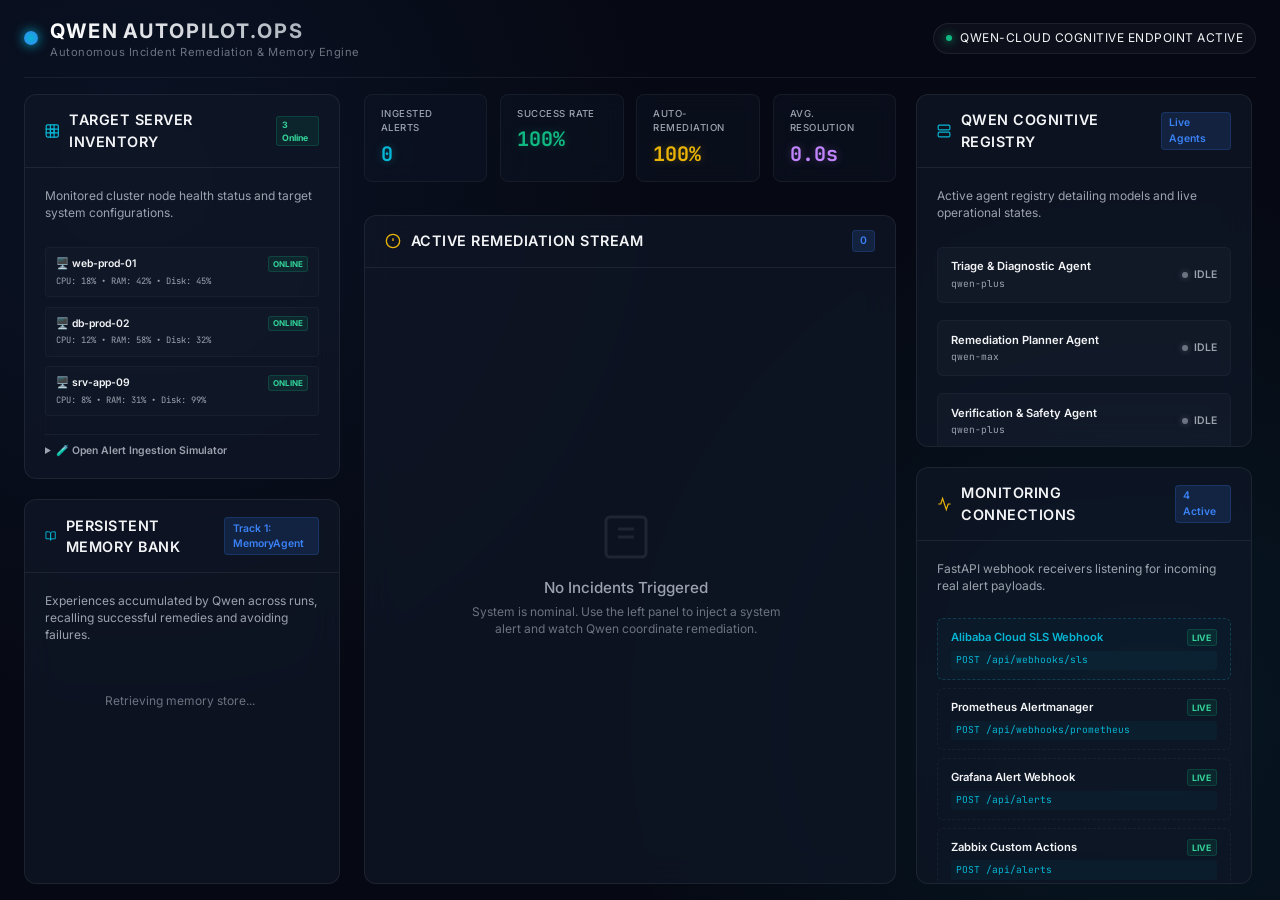
==== src/static/index.html @ 9f46c5ae "Restructured repository to FC3 state machine orchestrator, implemented Tablestore OTS data layers, S" ====
<!DOCTYPE html>
<html lang="en">
<head>
    <meta charset="UTF-8">
    <meta name="viewport" content="width=device-width, initial-scale=1.0">
    <title>Qwen Autopilot Ops - Incident Remediation Center</title>
    <!-- Google Fonts -->
    <link rel="preconnect" href="https://fonts.googleapis.com">
    <link rel="preconnect" href="https://fonts.gstatic.com" crossorigin>
    <link href="https://fonts.googleapis.com/css2?family=Inter:wght@300;400;500;600;700&family=JetBrains+Mono:wght@400;500&display=swap" rel="stylesheet">
    <!-- Custom Style -->
    <link rel="stylesheet" href="style.css">
</head>
<body>
    <div class="app-container">
        <!-- Top Navigation -->
        <header class="app-header">
            <div class="logo-area">
                <div class="logo-orb"></div>
                <div class="logo-text">
                    <h1>QWEN<span>AUTOPILOT.OPS</span></h1>
                    <span class="sub-label">Autonomous Incident Remediation & Memory Engine</span>
                </div>
            </div>
            <div class="system-status">
                <div class="status-indicator online"></div>
                <span>QWEN-CLOUD COGNITIVE ENDPOINT ACTIVE</span>
            </div>
        </header>

        <!-- Main Content Layout -->
        <main class="dashboard-grid">
            
            <!-- Left Panel: Trigger & Logs -->
            <section class="left-panel flex-col">
                <!-- Trigger Alert Card -->
                <!-- Target Servers Inventory -->
                <div class="card glassmorphic glow-blue">
                    <div class="card-header">
                        <svg class="header-icon icon-cyan" viewBox="0 0 24 24" fill="none" stroke="currentColor" stroke-width="2">
                            <rect x="2" y="2" width="20" height="20" rx="2" ry="2"/>
                            <rect x="9" y="9" width="6" height="6"/>
                            <line x1="9" y1="1" x2="9" y2="23"/>
                            <line x1="15" y1="1" x2="15" y2="23"/>
                            <line x1="1" y1="9" x2="23" y2="9"/>
                            <line x1="1" y1="15" x2="23" y2="15"/>
                        </svg>
                        <h2>Target Server Inventory</h2>
                        <span class="badge badge-green">3 Online</span>
                    </div>
                    <div class="card-body flex-col" style="gap: 0.6rem;">
                        <p class="section-desc">Monitored cluster node health status and target system configurations.</p>
                        
                        <div class="node-item">
                            <div class="node-meta">
                                <span class="node-name">🖥️ web-prod-01</span>
                                <span class="badge badge-green" style="font-size: 0.5rem; padding: 0.05rem 0.25rem;">ONLINE</span>
                            </div>
                            <div class="node-stats">
                                <span>CPU: 18%</span> • <span>RAM: 42%</span> • <span>Disk: 45%</span>
                            </div>
                        </div>

                        <div class="node-item">
                            <div class="node-meta">
                                <span class="node-name">🖥️ db-prod-02</span>
                                <span class="badge badge-green" style="font-size: 0.5rem; padding: 0.05rem 0.25rem;">ONLINE</span>
                            </div>
                            <div class="node-stats">
                                <span>CPU: 12%</span> • <span>RAM: 58%</span> • <span>Disk: 32%</span>
                            </div>
                        </div>

                        <div class="node-item">
                            <div class="node-meta">
                                <span class="node-name">🖥️ srv-app-09</span>
                                <span class="badge badge-green" style="font-size: 0.5rem; padding: 0.05rem 0.25rem;">ONLINE</span>
                            </div>
                            <div class="node-stats">
                                <span>CPU: 8%</span> • <span>RAM: 31%</span> • <span>Disk: 99%</span>
                            </div>
                        </div>

                        <!-- Test Console (Collapsible for Demo/Evaluation) -->
                        <details class="demo-details" style="margin-top: 0.5rem; border-top: 1px solid rgba(255,255,255,0.05); padding-top: 0.5rem;">
                            <summary style="font-size: 0.65rem; color: var(--text-secondary); cursor: pointer; user-select: none; font-weight: 600;">🧪 Open Alert Ingestion Simulator</summary>
                            <div style="margin-top: 0.5rem;">
                                <div class="template-chips" style="margin-bottom: 0.5rem;">
                                    <button class="chip-btn" onclick="setTemplate('tomcat')">Tomcat CPU</button>
                                    <button class="chip-btn" onclick="setTemplate('mysql')">MySQL Failure</button>
                                    <button class="chip-btn" onclick="setTemplate('disk')">Disk Full</button>
                                </div>
                                <div class="form-group" style="margin-bottom: 0.5rem;">
                                    <textarea id="alert-input" placeholder="Type custom log trace alert details..." style="height: 50px; font-size: 0.65rem; padding: 0.3rem;"></textarea>
                                </div>
                                <button id="submit-alert-btn" class="primary-btn ripple" onclick="triggerAlert()" style="padding: 0.35rem; font-size: 0.65rem; width: 100%;">
                                    <span>Dispatch Ingested Alert</span>
                                </button>
                            </div>
                        </details>
                    </div>
                </div>

                <!-- Qwen Cognitive Memories -->
                <div class="card glassmorphic flex-grow">
                    <div class="card-header">
                        <svg class="header-icon icon-cyan" viewBox="0 0 24 24" fill="none" stroke="currentColor" stroke-width="2">
                            <path d="M2 3h6a4 4 0 0 1 4 4v14a3 3 0 0 0-3-3H2z"/>
                            <path d="M22 3h-6a4 4 0 0 0-4 4v14a3 3 0 0 1 3-3h7z"/>
                        </svg>
                        <h2>Persistent Memory Bank</h2>
                        <span class="badge">Track 1: MemoryAgent</span>
                    </div>
                    <div class="card-body flex-col">
                        <p class="section-desc">Experiences accumulated by Qwen across runs, recalling successful remedies and avoiding failures.</p>
                        <div id="memory-list" class="memory-list-container flex-grow">
                            <!-- Populated dynamically -->
                            <div class="empty-state">Retrieving memory store...</div>
                        </div>
                    </div>
                </div>
            </section>

            <!-- Center Panel: Active Incident Stream -->
            <section class="center-panel flex-col">
                <!-- KPI Dashboard Metrics Grid -->
                <div class="kpi-grid">
                    <div class="kpi-tile">
                        <span class="kpi-label">Ingested Alerts</span>
                        <span class="kpi-value text-cyan" id="kpi-total">0</span>
                    </div>
                    <div class="kpi-tile">
                        <span class="kpi-label">Success Rate</span>
                        <span class="kpi-value text-green" id="kpi-success">100%</span>
                    </div>
                    <div class="kpi-tile">
                        <span class="kpi-label">Auto-Remediation</span>
                        <span class="kpi-value text-yellow" id="kpi-auto">100%</span>
                    </div>
                    <div class="kpi-tile">
                        <span class="kpi-label">Avg. Resolution</span>
                        <span class="kpi-value text-purple" id="kpi-time">0.0s</span>
                    </div>
                </div>

                <div class="card glassmorphic flex-grow flex-col">
                    <div class="card-header">
                        <svg class="header-icon icon-yellow" viewBox="0 0 24 24" fill="none" stroke="currentColor" stroke-width="2">
                            <circle cx="12" cy="12" r="10"/>
                            <line x1="12" y1="8" x2="12" y2="12"/>
                            <line x1="12" y1="16" x2="12.01" y2="16"/>
                        </svg>
                        <h2>Active Remediation Stream</h2>
                        <span class="badge active-incidents-count" id="active-count">0</span>
                    </div>
                    <div class="card-body flex-col flex-grow">
                        <div id="incident-container" class="incident-scroll flex-grow">
                            <div class="empty-state-large">
                                <svg class="empty-illustration" viewBox="0 0 24 24" fill="none" stroke="currentColor" stroke-width="1.5">
                                    <rect x="2" y="2" width="20" height="20" rx="2" ry="2"/>
                                    <path d="M12 18h.01"/>
                                    <path d="M8 8h8"/>
                                    <path d="M8 12h8"/>
                                </svg>
                                <h3>No Incidents Triggered</h3>
                                <p>System is nominal. Use the left panel to inject a system alert and watch Qwen coordinate remediation.</p>
                            </div>
                        </div>
                    </div>
                </div>
            </section>

            <!-- Right Panel: Telemetry & OSS -->
            <section class="right-panel flex-col">
                <!-- Human-in-the-Loop Dialog Container -->
                <div class="card glassmorphic glow-orange" id="hitl-card" style="display: none;">
                    <div class="card-header">
                        <svg class="header-icon icon-orange" viewBox="0 0 24 24" fill="none" stroke="currentColor" stroke-width="2">
                            <path d="M17 21v-2a4 4 0 0 0-4-4H5a4 4 0 0 0-4 4v2"/>
                            <circle cx="9" cy="7" r="4"/>
                            <path d="M23 21v-2a4 4 0 0 0-3-3.87"/>
                            <path d="M16 3.13a4 4 0 0 1 0 7.75"/>
                        </svg>
                        <h2>Human-in-the-Loop Checkpoint</h2>
                        <span class="pulse-indicator"></span>
                    </div>
                    <div class="card-body">
                        <div class="hitl-alert">
                            <p><strong>Operator Action Required:</strong> High-risk remediation tool call requested by Qwen-Max.</p>
                        </div>
                        <div class="hitl-details">
                            <div class="detail-row"><span>Incident ID:</span> <span id="hitl-id" class="monospace">--</span></div>
                            <div class="detail-row"><span>Target Server:</span> <span id="hitl-host" class="monospace">--</span></div>
                            <div class="detail-row"><span>Proposed Tool:</span> <span id="hitl-tool" class="monospace text-glow-orange">--</span></div>
                            <div class="plan-preview">
                                <label>Remediation Plan:</label>
                                <p id="hitl-plan">--</p>
                            </div>
                        </div>
                        <div class="hitl-actions">
                            <button class="approve-btn ripple" onclick="approveRemediation()">Approve Execution</button>
                            <button class="reject-btn ripple" onclick="rejectRemediation()">Reject</button>
                        </div>
                    </div>
                </div>

                <!-- Agent Registry & Orchestrator Console -->
                <div class="card glassmorphic flex-grow flex-col">
                    <div class="card-header">
                        <svg class="header-icon icon-cyan" viewBox="0 0 24 24" fill="none" stroke="currentColor" stroke-width="2">
                            <rect x="2" y="2" width="20" height="8" rx="2" ry="2"/>
                            <rect x="2" y="14" width="20" height="8" rx="2" ry="2"/>
                            <line x1="6" y1="6" x2="6.01" y2="6"/>
                            <line x1="6" y1="18" x2="6.01" y2="18"/>
                        </svg>
                        <h2>Qwen Cognitive Registry</h2>
                        <span class="badge">Live Agents</span>
                    </div>
                    <div class="card-body flex-col" style="gap: 0.6rem;">
                        <p class="section-desc">Active agent registry detailing models and live operational states.</p>
                        
                        <!-- Triage Agent OKRs -->
                        <details class="agent-okr-details">
                            <summary class="agent-status-tile-summary">
                                <div class="agent-status-tile" id="agent-tile-triage">
                                    <div class="agent-tile-info">
                                        <span class="agent-tile-name">Triage & Diagnostic Agent</span>
                                        <span class="agent-tile-model">qwen-plus</span>
                                    </div>
                                    <div class="agent-tile-status">
                                        <span class="status-indicator indicator-grey" id="agent-status-triage-dot"></span>
                                        <span class="status-text text-glow-grey" id="agent-status-triage-text">Idle</span>
                                    </div>
                                </div>
                            </summary>
                            <div class="agent-okr-content">
                                <div class="okr-title">Objective: Maximize alert triage accuracy & speed</div>
                                <div class="okr-item">
                                    <span class="okr-kr">KR1: Parse and diagnose alert payloads under 2.0s</span>
                                    <span class="okr-metric text-green" id="okr-triage-kr1">1.4s (Pass)</span>
                                </div>
                                <div class="okr-item">
                                    <span class="okr-kr">KR2: Maintain 98%+ entity parser accuracy</span>
                                    <span class="okr-metric text-green" id="okr-triage-kr2">99% (Pass)</span>
                                </div>
                                <div class="okr-item">
                                    <span class="okr-kr">KR3: Detect 100% of recurring duplicate alarms</span>
                                    <span class="okr-metric text-green" id="okr-triage-kr3">100% (Pass)</span>
                                </div>
                            </div>
                        </details>

                        <!-- Remediation Agent OKRs -->
                        <details class="agent-okr-details" style="margin-top: 0.5rem;">
                            <summary class="agent-status-tile-summary">
                                <div class="agent-status-tile" id="agent-tile-remediation">
                                    <div class="agent-tile-info">
                                        <span class="agent-tile-name">Remediation Planner Agent</span>
                                        <span class="agent-tile-model">qwen-max</span>
                                    </div>
                                    <div class="agent-tile-status">
                                        <span class="status-indicator indicator-grey" id="agent-status-remediation-dot"></span>
                                        <span class="status-text text-glow-grey" id="agent-status-remediation-text">Idle</span>
                                    </div>
                                </div>
                            </summary>
                            <div class="agent-okr-content">
                                <div class="okr-title">Objective: Formulate safe playbook actions with high success rate</div>
                                <div class="okr-item">
                                    <span class="okr-kr">KR1: Achieve 90%+ auto-remediation rate</span>
                                    <span class="okr-metric text-yellow" id="okr-remed-kr1">100% (Pass)</span>
                                </div>
                                <div class="okr-item">
                                    <span class="okr-kr">KR2: Enforce 100% downtime manual approval policy</span>
                                    <span class="okr-metric text-green" id="okr-remed-kr2">100% (Pass)</span>
                                </div>
                                <div class="okr-item">
                                    <span class="okr-kr">KR3: Select optimal SSH command / tool script</span>
                                    <span class="okr-metric text-green" id="okr-remed-kr3">97% (Pass)</span>
                                </div>
                            </div>
                        </details>

                        <!-- Verification Agent OKRs -->
                        <details class="agent-okr-details" style="margin-top: 0.5rem;">
                            <summary class="agent-status-tile-summary">
                                <div class="agent-status-tile" id="agent-tile-verify">
                                    <div class="agent-tile-info">
                                        <span class="agent-tile-name">Verification & Safety Agent</span>
                                        <span class="agent-tile-model">qwen-plus</span>
                                    </div>
                                    <div class="agent-tile-status">
                                        <span class="status-indicator indicator-grey" id="agent-status-verify-dot"></span>
                                        <span class="status-text text-glow-grey" id="agent-status-verify-text">Idle</span>
                                    </div>
                                </div>
                            </summary>
                            <div class="agent-okr-content">
                                <div class="okr-title">Objective: Verify service recovery & publish audit reports</div>
                                <div class="okr-item">
                                    <span class="okr-kr">KR1: Run health port diagnostics under 5.0s</span>
                                    <span class="okr-metric text-green" id="okr-verify-kr1">1.8s (Pass)</span>
                                </div>
                                <div class="okr-item">
                                    <span class="okr-kr">KR2: Keep MTTR (Mean Time to Recover) under 15.0s</span>
                                    <span class="okr-metric text-purple" id="okr-verify-kr2">0.0s (Pass)</span>
                                </div>
                                <div class="okr-item">
                                    <span class="okr-kr">KR3: Archive post-mortems successfully to OSS</span>
                                    <span class="okr-metric text-green" id="okr-verify-kr3">100% (Pass)</span>
                                </div>
                            </div>
                        </details>
                    </div>
                </div>

                <!-- Monitoring Integration Center -->
                <div class="card glassmorphic">
                    <div class="card-header">
                        <svg class="header-icon icon-yellow" viewBox="0 0 24 24" fill="none" stroke="currentColor" stroke-width="2">
                            <path d="M22 12h-4l-3 9L9 3l-3 9H2"/>
                        </svg>
                        <h2>Monitoring Connections</h2>
                        <span class="badge active-incidents-count" id="active-webhooks-count">4 Active</span>
                    </div>
                    <div class="card-body" style="gap: 0.5rem; display: flex; flex-direction: column;">
                        <p class="section-desc">FastAPI webhook receivers listening for incoming real alert payloads.</p>
                        
                        <div class="integration-tile" style="border-color: rgba(34, 211, 238, 0.2); background: rgba(6, 182, 212, 0.03);">
                            <div class="integration-header">
                                <span class="integration-name" style="color: var(--color-cyan);">Alibaba Cloud SLS Webhook</span>
                                <span class="badge badge-green">LIVE</span>
                            </div>
                            <code class="integration-url">POST /api/webhooks/sls</code>
                        </div>

                        <div class="integration-tile">
                            <div class="integration-header">
                                <span class="integration-name">Prometheus Alertmanager</span>
                                <span class="badge badge-green">LIVE</span>
                            </div>
                            <code class="integration-url">POST /api/webhooks/prometheus</code>
                        </div>

                        <div class="integration-tile">
                            <div class="integration-header">
                                <span class="integration-name">Grafana Alert Webhook</span>
                                <span class="badge badge-green">LIVE</span>
                            </div>
                            <code class="integration-url">POST /api/alerts</code>
                        </div>

                        <div class="integration-tile">
                            <div class="integration-header">
                                <span class="integration-name">Zabbix Custom Actions</span>
                                <span class="badge badge-green">LIVE</span>
                            </div>
                            <code class="integration-url">POST /api/alerts</code>
                        </div>
                    </div>
                </div>
            </section>
            
        </main>
    </div>
    
    <!-- Script -->
    <script src="app.js"></script>
</body>
</html>
---- src/static/style.css ----
/* Global Styles & Variables */
:root {
    --bg-main: #060913;
    --bg-card: rgba(17, 24, 39, 0.7);
    --border-glass: rgba(255, 255, 255, 0.07);
    --border-glow: rgba(59, 130, 246, 0.3);
    
    --text-primary: #f3f4f6;
    --text-secondary: #9ca3af;
    --text-muted: #6b7280;
    
    --color-blue: #3b82f6;
    --color-cyan: #06b6d4;
    --color-green: #10b981;
    --color-orange: #f97316;
    --color-red: #ef4444;
    --color-purple: #8b5cf6;
    
    --font-sans: 'Inter', -apple-system, BlinkMacSystemFont, "Segoe UI", Roboto, sans-serif;
    --font-mono: 'JetBrains Mono', monospace;
    
    --transition-fast: 0.2s ease;
    --transition-normal: 0.3s cubic-bezier(0.4, 0, 0.2, 1);
}

* {
    box-sizing: border-box;
    margin: 0;
    padding: 0;
}

body {
    background-color: var(--bg-main);
    color: var(--text-primary);
    font-family: var(--font-sans);
    line-height: 1.5;
    overflow-x: hidden;
    background-image: 
        radial-gradient(circle at 10% 20%, rgba(59, 130, 246, 0.08) 0%, transparent 40%),
        radial-gradient(circle at 90% 80%, rgba(6, 182, 212, 0.08) 0%, transparent 40%);
    background-attachment: fixed;
    height: 100vh;
}

/* Scrollbar Styling */
::-webkit-scrollbar {
    width: 6px;
    height: 6px;
}
::-webkit-scrollbar-track {
    background: rgba(0, 0, 0, 0.2);
}
::-webkit-scrollbar-thumb {
    background: rgba(255, 255, 255, 0.15);
    border-radius: 3px;
}
::-webkit-scrollbar-thumb:hover {
    background: rgba(255, 255, 255, 0.3);
}

/* Layout Utilities */
.app-container {
    display: flex;
    flex-direction: column;
    height: 100vh;
    padding: 1rem 1.5rem;
}

.flex-col { display: flex; flex-direction: column; }
.flex-grow { flex-grow: 1; }
.monospace { font-family: var(--font-mono); font-size: 0.85rem; }

/* Header */
.app-header {
    display: flex;
    justify-content: space-between;
    align-items: center;
    padding-bottom: 1rem;
    border-bottom: 1px solid var(--border-glass);
    margin-bottom: 1rem;
}

.logo-area {
    display: flex;
    align-items: center;
    gap: 0.75rem;
}

.logo-orb {
    width: 14px;
    height: 14px;
    background: radial-gradient(circle, var(--color-cyan) 0%, var(--color-blue) 100%);
    border-radius: 50%;
    box-shadow: 0 0 12px var(--color-cyan);
    animation: orbPulse 2s infinite ease-in-out;
}

.logo-text h1 {
    font-size: 1.25rem;
    font-weight: 700;
    letter-spacing: 2px;
    background: linear-gradient(to right, #fff, var(--text-secondary));
    -webkit-background-clip: text;
    -webkit-text-fill-color: transparent;
}

.logo-text h1 span {
    color: var(--color-cyan);
    margin-left: 4px;
}

.logo-text .sub-label {
    display: block;
    font-size: 0.7rem;
    color: var(--text-muted);
    letter-spacing: 0.5px;
    margin-top: -2px;
}

.system-status {
    display: flex;
    align-items: center;
    gap: 0.5rem;
    font-size: 0.75rem;
    letter-spacing: 0.5px;
    background: rgba(255, 255, 255, 0.03);
    padding: 0.35rem 0.75rem;
    border-radius: 20px;
    border: 1px solid var(--border-glass);
}

.status-indicator {
    width: 6px;
    height: 6px;
    border-radius: 50%;
}
.status-indicator.online {
    background-color: var(--color-green);
    box-shadow: 0 0 8px var(--color-green);
}

/* Dashboard Grid Layout */
.dashboard-grid {
    display: grid;
    grid-template-columns: 320px 1fr 340px;
    gap: 1.25rem;
    flex-grow: 1;
    height: calc(100vh - 85px);
    overflow: hidden;
}

/* Panels */
.left-panel, .right-panel {
    height: 100%;
    overflow-y: auto;
    gap: 1.25rem;
    padding-right: 4px; /* Space for webkit scrollbar */
}

.center-panel {
    height: 100%;
    overflow: hidden;
    gap: 1.25rem;
}

/* Card Styling */
.card {
    background-color: var(--bg-card);
    border-radius: 12px;
    border: 1px solid var(--border-glass);
    overflow: hidden;
    transition: box-shadow var(--transition-normal), border-color var(--transition-normal);
}

.glassmorphic {
    backdrop-filter: blur(16px);
    -webkit-backdrop-filter: blur(16px);
}

/* Glowing variants */
.glow-blue:hover {
    border-color: rgba(59, 130, 246, 0.25);
    box-shadow: 0 4px 20px rgba(59, 130, 246, 0.05);
}

.glow-orange {
    border-color: rgba(249, 115, 22, 0.3) !important;
    box-shadow: 0 0 20px rgba(249, 115, 22, 0.06);
}

.card-header {
    display: flex;
    align-items: center;
    padding: 0.9rem 1.25rem;
    border-bottom: 1px solid var(--border-glass);
    gap: 0.6rem;
}

.card-header h2 {
    font-size: 0.9rem;
    font-weight: 600;
    letter-spacing: 0.5px;
    flex-grow: 1;
    text-transform: uppercase;
    color: var(--text-primary);
}

.header-icon {
    width: 16px;
    height: 16px;
    color: var(--color-blue);
}

.header-logo {
    height: 16px;
    width: auto;
}

.icon-cyan { color: var(--color-cyan); }
.icon-yellow { color: #eab308; }
.icon-orange { color: var(--color-orange); }

.badge {
    font-size: 0.65rem;
    font-weight: 600;
    padding: 0.15rem 0.45rem;
    border-radius: 4px;
    background: rgba(59, 130, 246, 0.15);
    color: var(--color-blue);
    border: 1px solid rgba(59, 130, 246, 0.2);
}

.badge-orange {
    background: rgba(249, 115, 22, 0.15);
    color: var(--color-orange);
    border: 1px solid rgba(249, 115, 22, 0.2);
}

/* Card Body */
.card-body {
    padding: 1.25rem;
    overflow-y: auto;
}

.section-desc {
    font-size: 0.75rem;
    color: var(--text-secondary);
    margin-bottom: 1rem;
    line-height: 1.4;
}

/* Alert Injector Form */
.template-chips {
    display: flex;
    flex-wrap: wrap;
    gap: 0.4rem;
    margin-bottom: 1rem;
}

.chip-btn {
    font-family: var(--font-sans);
    font-size: 0.7rem;
    font-weight: 500;
    background: rgba(255, 255, 255, 0.04);
    border: 1px solid var(--border-glass);
    color: var(--text-secondary);
    padding: 0.3rem 0.6rem;
    border-radius: 6px;
    cursor: pointer;
    transition: var(--transition-fast);
}

.chip-btn:hover {
    background: rgba(255, 255, 255, 0.08);
    color: var(--text-primary);
    border-color: rgba(255, 255, 255, 0.15);
}

.form-group textarea {
    width: 100%;
    height: 120px;
    background: rgba(0, 0, 0, 0.3);
    border: 1px solid var(--border-glass);
    border-radius: 8px;
    color: var(--text-primary);
    font-family: var(--font-mono);
    font-size: 0.75rem;
    padding: 0.75rem;
    resize: none;
    outline: none;
    transition: border-color var(--transition-fast);
}

.form-group textarea:focus {
    border-color: rgba(59, 130, 246, 0.5);
}

/* Buttons */
.primary-btn {
    width: 100%;
    background: linear-gradient(135deg, var(--color-blue) 0%, #1d4ed8 100%);
    border: none;
    color: #fff;
    font-family: var(--font-sans);
    font-size: 0.8rem;
    font-weight: 600;
    padding: 0.75rem 1rem;
    border-radius: 8px;
    cursor: pointer;
    display: flex;
    align-items: center;
    justify-content: center;
    gap: 0.5rem;
    transition: opacity var(--transition-fast), transform var(--transition-fast);
}

.primary-btn:hover {
    opacity: 0.95;
    transform: translateY(-1px);
}

.primary-btn:active {
    transform: translateY(0);
}

.btn-icon {
    width: 14px;
    height: 14px;
}

/* Memory List */
.memory-list-container {
    display: flex;
    flex-direction: column;
    gap: 0.75rem;
    max-height: 380px;
    overflow-y: auto;
    padding-right: 0.25rem;
}

.memory-item {
    background: rgba(255, 255, 255, 0.02);
    border: 1px solid var(--border-glass);
    border-radius: 8px;
    padding: 0.75rem;
    font-size: 0.75rem;
    display: flex;
    flex-direction: column;
    gap: 0.35rem;
}

.memory-meta {
    display: flex;
    justify-content: space-between;
    align-items: center;
}

.memory-tag {
    font-weight: 600;
    color: var(--color-cyan);
    font-family: var(--font-mono);
}

.memory-stat {
    font-size: 0.65rem;
    color: var(--text-muted);
}

.memory-action {
    color: var(--text-secondary);
    font-family: var(--font-mono);
    word-break: break-all;
    background: rgba(0,0,0,0.15);
    padding: 0.25rem;
    border-radius: 4px;
}

.success-badge {
    font-size: 0.6rem;
    font-weight: 700;
    padding: 0.1rem 0.3rem;
    border-radius: 3px;
    background: rgba(16, 185, 129, 0.15);
    color: var(--color-green);
    border: 1px solid rgba(16, 185, 129, 0.3);
}

.fail-badge {
    font-size: 0.6rem;
    font-weight: 700;
    padding: 0.1rem 0.3rem;
    border-radius: 3px;
    background: rgba(239, 68, 68, 0.15);
    color: var(--color-red);
    border: 1px solid rgba(239, 68, 68, 0.3);
}

/* Empty States */
.empty-state {
    color: var(--text-muted);
    font-size: 0.75rem;
    text-align: center;
    padding: 2rem 0;
}

.empty-state-large {
    display: flex;
    flex-direction: column;
    align-items: center;
    justify-content: center;
    padding: 4rem 2rem;
    text-align: center;
    color: var(--text-muted);
    height: 100%;
}

.empty-illustration {
    width: 48px;
    height: 48px;
    color: rgba(255, 255, 255, 0.08);
    margin-bottom: 1rem;
}

.empty-state-large h3 {
    font-size: 0.95rem;
    color: var(--text-secondary);
    font-weight: 500;
    margin-bottom: 0.25rem;
}

.empty-state-large p {
    font-size: 0.75rem;
    max-width: 320px;
    line-height: 1.4;
}

/* Active Incident Stream Layout */
.incident-scroll {
    display: flex;
    flex-direction: column;
    gap: 1rem;
    overflow-y: auto;
    padding-right: 0.5rem;
}

/* Incident Ticket Card */
.incident-ticket {
    background: rgba(255, 255, 255, 0.03);
    border: 1px solid var(--border-glass);
    border-radius: 10px;
    overflow: hidden;
    display: flex;
    flex-direction: column;
    animation: slideUp var(--transition-normal);
}

.ticket-header {
    background: rgba(255, 255, 255, 0.01);
    border-bottom: 1px solid var(--border-glass);
    padding: 0.6rem 1rem;
    display: flex;
    justify-content: space-between;
    align-items: center;
}

.ticket-title {
    font-size: 0.75rem;
    font-weight: 600;
    color: var(--text-secondary);
}

.ticket-status {
    font-size: 0.65rem;
    font-weight: 700;
    text-transform: uppercase;
    letter-spacing: 0.5px;
    padding: 0.15rem 0.5rem;
    border-radius: 12px;
}

.status-received { background: rgba(59, 130, 246, 0.15); color: var(--color-blue); border: 1px solid rgba(59, 130, 246, 0.3); }
.status-triage { background: rgba(6, 182, 212, 0.15); color: var(--color-cyan); border: 1px solid rgba(6, 182, 212, 0.3); }
.status-pending { background: rgba(249, 115, 22, 0.15); color: var(--color-orange); border: 1px solid rgba(249, 115, 22, 0.3); }
.status-executing { background: rgba(139, 92, 246, 0.15); color: var(--color-purple); border: 1px solid rgba(139, 92, 246, 0.3); }
.status-resolved { background: rgba(16, 185, 129, 0.15); color: var(--color-green); border: 1px solid rgba(16, 185, 129, 0.3); }
.status-failed { background: rgba(239, 68, 68, 0.15); color: var(--color-red); border: 1px solid rgba(239, 68, 68, 0.3); }

.ticket-body {
    padding: 1rem;
    display: flex;
    flex-direction: column;
    gap: 0.8rem;
}

.alert-raw-box {
    background: rgba(0,0,0,0.25);
    padding: 0.6rem 0.8rem;
    border-radius: 6px;
    font-size: 0.75rem;
    color: var(--text-secondary);
    border-left: 3px solid var(--color-blue);
    line-height: 1.4;
}

/* Agent Reasoning Area */
.agent-step {
    border-top: 1px dashed rgba(255, 255, 255, 0.05);
    padding-top: 0.8rem;
    font-size: 0.75rem;
}

.step-label {
    display: flex;
    align-items: center;
    gap: 0.4rem;
    font-weight: 600;
    margin-bottom: 0.35rem;
}

.step-label span {
    font-size: 0.6rem;
    padding: 0.05rem 0.3rem;
    border-radius: 3px;
    font-weight: 700;
}

.label-triage { color: var(--color-cyan); }
.label-triage span { background: rgba(6, 182, 212, 0.15); border: 1px solid rgba(6, 182, 212, 0.2); }
.label-remediation { color: var(--color-orange); }
.label-remediation span { background: rgba(249, 115, 22, 0.15); border: 1px solid rgba(249, 115, 22, 0.2); }
.label-execution { color: var(--color-purple); }
.label-execution span { background: rgba(139, 92, 246, 0.15); border: 1px solid rgba(139, 92, 246, 0.2); }
.label-verify { color: var(--color-green); }
.label-verify span { background: rgba(16, 185, 129, 0.15); border: 1px solid rgba(16, 185, 129, 0.2); }

.step-content {
    color: var(--text-secondary);
    padding-left: 1.25rem;
    line-height: 1.45;
}

.step-details-console {
    background: rgba(0,0,0,0.4);
    border-radius: 6px;
    padding: 0.6rem;
    font-family: var(--font-mono);
    font-size: 0.7rem;
    color: #a7f3d0; /* emerald 200 */
    border: 1px solid rgba(255,255,255,0.03);
    margin-top: 0.5rem;
    white-space: pre-wrap;
    max-height: 150px;
    overflow-y: auto;
}

/* Metadata pills */
.meta-pills {
    display: flex;
    gap: 0.5rem;
    flex-wrap: wrap;
    font-size: 0.7rem;
}
.pill {
    background: rgba(255,255,255,0.03);
    border: 1px solid var(--border-glass);
    padding: 0.15rem 0.5rem;
    border-radius: 4px;
}
.pill strong {
    color: var(--text-muted);
    font-weight: 500;
    margin-right: 4px;
}

/* Operator Approval Card */
.pulse-indicator {
    width: 8px;
    height: 8px;
    background-color: var(--color-orange);
    border-radius: 50%;
    box-shadow: 0 0 10px var(--color-orange);
    animation: orbPulse 1.5s infinite ease-in-out;
}

.hitl-alert {
    background: rgba(249, 115, 22, 0.1);
    border: 1px solid rgba(249, 115, 22, 0.2);
    border-radius: 6px;
    padding: 0.6rem 0.8rem;
    font-size: 0.75rem;
    color: #ffedd5;
    margin-bottom: 1rem;
}

.hitl-details {
    display: flex;
    flex-direction: column;
    gap: 0.5rem;
    font-size: 0.75rem;
    margin-bottom: 1.25rem;
    background: rgba(0,0,0,0.15);
    padding: 0.75rem;
    border-radius: 8px;
    border: 1px solid var(--border-glass);
}

.detail-row {
    display: flex;
    justify-content: space-between;
}
.detail-row span:first-child {
    color: var(--text-muted);
}
.text-glow-orange {
    color: var(--color-orange);
    font-weight: 600;
    text-shadow: 0 0 8px rgba(249, 115, 22, 0.4);
}

.plan-preview {
    margin-top: 0.5rem;
    border-top: 1px dashed rgba(255,255,255,0.05);
    padding-top: 0.5rem;
}
.plan-preview label {
    display: block;
    font-size: 0.7rem;
    color: var(--text-muted);
    margin-bottom: 0.25rem;
}
.plan-preview p {
    color: var(--text-secondary);
    line-height: 1.4;
}

.hitl-actions {
    display: flex;
    gap: 0.5rem;
}

.approve-btn {
    flex-grow: 1;
    background: var(--color-orange);
    color: #fff;
    border: none;
    padding: 0.6rem 1rem;
    border-radius: 6px;
    font-size: 0.75rem;
    font-weight: 600;
    cursor: pointer;
    transition: opacity var(--transition-fast);
}
.approve-btn:hover { opacity: 0.9; }

.reject-btn {
    background: rgba(255, 255, 255, 0.05);
    border: 1px solid var(--border-glass);
    color: var(--text-secondary);
    padding: 0.6rem 1rem;
    border-radius: 6px;
    font-size: 0.75rem;
    cursor: pointer;
    transition: var(--transition-fast);
}
.reject-btn:hover { background: rgba(239, 68, 68, 0.15); color: var(--color-red); border-color: rgba(239, 68, 68, 0.2); }

/* Alibaba Cloud Storage List */
.oss-list-container {
    display: flex;
    flex-direction: column;
    gap: 0.5rem;
    max-height: 380px;
    overflow-y: auto;
    padding-right: 0.25rem;
}

.oss-item {
    background: rgba(0, 0, 0, 0.15);
    border: 1px solid var(--border-glass);
    border-radius: 8px;
    padding: 0.6rem 0.8rem;
    display: flex;
    align-items: center;
    gap: 0.6rem;
    transition: var(--transition-fast);
}
.oss-item:hover {
    background: rgba(0, 0, 0, 0.3);
}

.oss-icon {
    width: 18px;
    height: 18px;
    color: var(--color-orange);
    flex-shrink: 0;
}

.oss-info {
    display: flex;
    flex-direction: column;
    font-size: 0.7rem;
    overflow: hidden;
    flex-grow: 1;
}

.oss-key {
    font-family: var(--font-mono);
    color: var(--text-primary);
    text-overflow: ellipsis;
    overflow: hidden;
    white-space: nowrap;
}

.oss-meta {
    display: flex;
    justify-content: space-between;
    color: var(--text-muted);
    font-size: 0.65rem;
    margin-top: 0.1rem;
}

/* Animations */
@keyframes orbPulse {
    0%, 100% {
        transform: scale(1);
        opacity: 1;
        box-shadow: 0 0 10px rgba(6, 182, 212, 0.5);
    }
    50% {
        transform: scale(1.15);
        opacity: 0.85;
        box-shadow: 0 0 16px rgba(6, 182, 212, 0.8);
    }
}

@keyframes slideUp {
    from {
        opacity: 0;
        transform: translateY(8px);
    }
    to {
        opacity: 1;
        transform: translateY(0);
    }
}

.ripple {
    position: relative;
    overflow: hidden;
}

/* Responsive */
@media (max-width: 1100px) {
    .dashboard-grid {
        grid-template-columns: 1fr;
        height: auto;
        overflow: visible;
    }
    .left-panel, .center-panel, .right-panel {
        height: auto;
        overflow: visible;
    }
    .memory-list-container, .oss-list-container {
        max-height: 250px;
    }
}

/* KPI Dashboard Grid Styles */
.kpi-grid {
    display: grid;
    grid-template-columns: repeat(4, 1fr);
    gap: 0.8rem;
    margin-bottom: 0.8rem;
}

.kpi-tile {
    padding: 0.75rem 1rem;
    display: flex;
    flex-direction: column;
    border-radius: 8px;
    background: rgba(15, 23, 42, 0.4);
    border: 1px solid rgba(255, 255, 255, 0.05);
    backdrop-filter: blur(10px);
    transition: transform 0.2s ease, border-color 0.2s ease;
}

.kpi-tile:hover {
    transform: translateY(-2px);
    border-color: rgba(255, 255, 255, 0.1);
}

.kpi-label {
    font-size: 0.6rem;
    color: var(--text-secondary);
    text-transform: uppercase;
    letter-spacing: 0.05em;
    font-weight: 500;
}

.kpi-value {
    font-size: 1.25rem;
    font-weight: 700;
    margin-top: 0.2rem;
    font-family: var(--font-mono);
}

.text-cyan {
    color: var(--color-cyan);
    text-shadow: 0 0 10px rgba(34, 211, 238, 0.3);
}

.text-green {
    color: var(--color-green);
    text-shadow: 0 0 10px rgba(16, 185, 129, 0.3);
}

.text-yellow {
    color: #eab308;
    text-shadow: 0 0 10px rgba(234, 179, 8, 0.3);
}

.text-purple {
    color: #c084fc;
    text-shadow: 0 0 10px rgba(192, 132, 252, 0.3);
}

/* Warning badges */
.recurring-badge {
    background: rgba(239, 68, 68, 0.15);
    color: #fca5a5;
    border: 1px solid rgba(239, 68, 68, 0.3);
}

/* Agent Registry Tiles */
.agent-status-tile {
    display: flex;
    justify-content: space-between;
    align-items: center;
    padding: 0.65rem 0.8rem;
    background: rgba(30, 41, 59, 0.3);
    border: 1px solid rgba(255, 255, 255, 0.03);
    border-radius: 6px;
    transition: background-color 0.2s ease;
}

.agent-status-tile:hover {
    background: rgba(30, 41, 59, 0.5);
}

.agent-tile-info {
    display: flex;
    flex-direction: column;
}

.agent-tile-name {
    font-size: 0.7rem;
    font-weight: 600;
    color: var(--text-primary);
}

.agent-tile-model {
    font-size: 0.6rem;
    color: var(--text-secondary);
    font-family: var(--font-mono);
    margin-top: 0.1rem;
}

.agent-tile-status {
    display: flex;
    align-items: center;
    gap: 0.4rem;
}

.status-indicator {
    width: 6px;
    height: 6px;
    border-radius: 50%;
    display: inline-block;
}

.indicator-grey {
    background-color: #6b7280;
    box-shadow: 0 0 6px rgba(107, 114, 128, 0.6);
}

.indicator-green {
    background-color: #10b981;
    box-shadow: 0 0 8px rgba(16, 185, 129, 0.8);
}

.indicator-amber {
    background-color: #f59e0b;
    box-shadow: 0 0 8px rgba(245, 158, 11, 0.8);
    animation: status-pulse-amber 1.5s infinite alternate;
}

.indicator-blue {
    background-color: #3b82f6;
    box-shadow: 0 0 8px rgba(59, 130, 246, 0.8);
    animation: status-pulse-blue 1.5s infinite alternate;
}

@keyframes status-pulse-amber {
    from { transform: scale(0.9); opacity: 0.7; }
    to { transform: scale(1.1); opacity: 1; }
}

@keyframes status-pulse-blue {
    from { transform: scale(0.9); opacity: 0.7; }
    to { transform: scale(1.1); opacity: 1; }
}

.status-text {
    font-size: 0.65rem;
    font-weight: 600;
    text-transform: uppercase;
}

.text-glow-grey { color: #9ca3af; }
.text-glow-green { color: #34d399; text-shadow: 0 0 4px rgba(52, 211, 153, 0.3); }
.text-glow-amber { color: #fbbf24; text-shadow: 0 0 4px rgba(251, 191, 36, 0.3); }
.text-glow-blue { color: #60a5fa; text-shadow: 0 0 4px rgba(96, 165, 250, 0.3); }

/* Monitoring Connection Tiles */
.integration-tile {
    padding: 0.6rem 0.8rem;
    background: rgba(15, 23, 42, 0.3);
    border: 1px dashed rgba(255, 255, 255, 0.05);
    border-radius: 6px;
}

.integration-header {
    display: flex;
    justify-content: space-between;
    align-items: center;
    margin-bottom: 0.3rem;
}

.integration-name {
    font-size: 0.7rem;
    font-weight: 600;
    color: var(--text-primary);
}

.badge-green {
    font-size: 0.55rem;
    font-weight: bold;
    padding: 0.05rem 0.3rem;
    background: rgba(16, 185, 129, 0.1);
    color: #34d399;
    border: 1px solid rgba(16, 185, 129, 0.2);
    border-radius: 3px;
}

.integration-url {
    font-family: var(--font-mono);
    font-size: 0.6rem;
    color: var(--color-cyan);
    background: rgba(6, 182, 212, 0.05);
    padding: 0.15rem 0.3rem;
    border-radius: 3px;
    display: block;
}

/* Node Inventory Styles */
.node-item {
    padding: 0.5rem 0.6rem;
    background: rgba(30, 41, 59, 0.2);
    border: 1px solid rgba(255, 255, 255, 0.03);
    border-radius: 4px;
    transition: background-color 0.2s ease;
}

.node-item:hover {
    background: rgba(30, 41, 59, 0.4);
}

.node-meta {
    display: flex;
    justify-content: space-between;
    align-items: center;
}

.node-name {
    font-size: 0.65rem;
    font-weight: 600;
    color: var(--text-primary);
}

.node-stats {
    font-size: 0.55rem;
    color: var(--text-secondary);
    margin-top: 0.2rem;
    font-family: var(--font-mono);
}

.demo-details summary {
    font-weight: 600;
    outline: none;
}

.demo-details summary:hover {
    color: var(--text-primary);
}

/* Agent OKR Dropdown Styles */
.agent-okr-details {
    width: 100%;
}

.agent-status-tile-summary {
    list-style: none; /* Hide default triangle icon */
    outline: none;
    cursor: pointer;
}

.agent-status-tile-summary::-webkit-details-marker {
    display: none; /* Hide default triangle in Safari */
}

.agent-okr-content {
    margin-top: 0.4rem;
    padding: 0.5rem 0.8rem;
    background: rgba(15, 23, 42, 0.25);
    border: 1px solid rgba(255, 255, 255, 0.03);
    border-top: none;
    border-radius: 0 0 6px 6px;
    font-size: 0.65rem;
    display: flex;
    flex-direction: column;
    gap: 0.35rem;
}

/* Adjust status tile border when details are open */
.agent-okr-details[open] .agent-status-tile {
    border-radius: 6px 6px 0 0;
    border-bottom: none;
    background: rgba(30, 41, 59, 0.5);
}

.okr-title {
    font-weight: 600;
    color: var(--text-primary);
    border-bottom: 1px dashed rgba(255, 255, 255, 0.08);
    padding-bottom: 0.25rem;
    margin-bottom: 0.15rem;
}

.okr-item {
    display: flex;
    justify-content: space-between;
    align-items: center;
}

.okr-kr {
    color: var(--text-secondary);
}

.okr-metric {
    font-family: var(--font-mono);
    font-weight: 600;
}
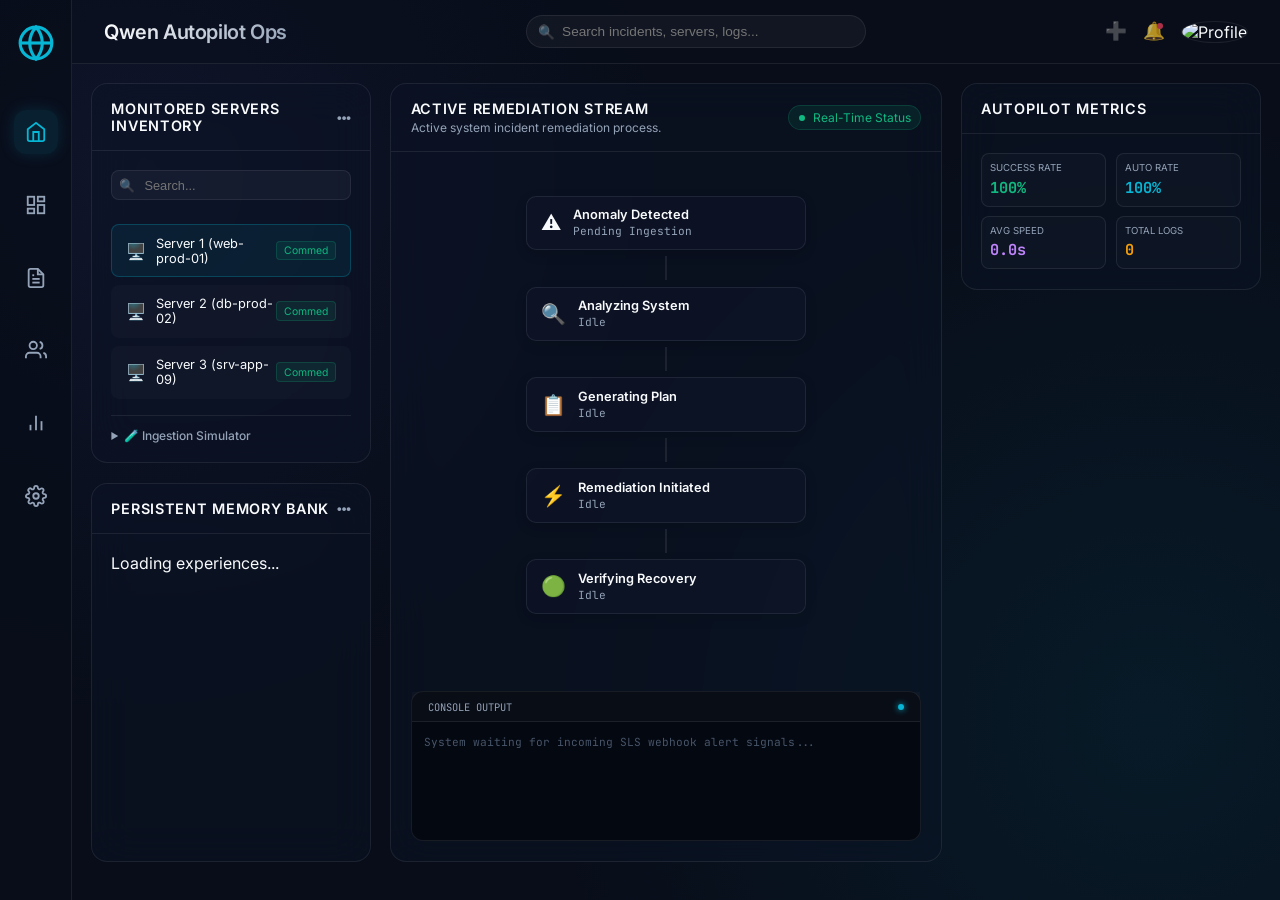
==== commit ef236074: "Polished cockpit frontend to match the premium 3-column cyber-ops state node flowchart theme" ====
--- a/src/static/index.html
+++ b/src/static/index.html
@@ -13,357 +13,318 @@
 </head>
 <body>
     <div class="app-container">
-        <!-- Top Navigation -->
-        <header class="app-header">
-            <div class="logo-area">
-                <div class="logo-orb"></div>
+        
+        <!-- 1. LEFT SIDEBAR NAVIGATION -->
+        <aside class="nav-sidebar">
+            <div class="sidebar-logo">
+                <svg viewBox="0 0 24 24" fill="none" stroke="currentColor" stroke-width="2">
+                    <circle cx="12" cy="12" r="10"/>
+                    <path d="M12 2a15.3 15.3 0 0 1 4 10 15.3 15.3 0 0 1-4 10 15.3 15.3 0 0 1-4-10 15.3 15.3 0 0 1 4-10z"/>
+                    <path d="M2 12h20"/>
+                </svg>
+            </div>
+            <nav class="sidebar-menu">
+                <a href="#" class="menu-item active">
+                    <svg viewBox="0 0 24 24" fill="none" stroke="currentColor" stroke-width="2">
+                        <path d="M3 9l9-7 9 7v11a2 2 0 0 1-2 2H5a2 2 0 0 1-2-2z"/>
+                        <polyline points="9 22 9 12 15 12 15 22"/>
+                    </svg>
+                </a>
+                <a href="#" class="menu-item">
+                    <svg viewBox="0 0 24 24" fill="none" stroke="currentColor" stroke-width="2">
+                        <rect x="3" y="3" width="7" height="9"/>
+                        <rect x="14" y="3" width="7" height="5"/>
+                        <rect x="14" y="12" width="7" height="9"/>
+                        <rect x="3" y="16" width="7" height="5"/>
+                    </svg>
+                </a>
+                <a href="#" class="menu-item">
+                    <svg viewBox="0 0 24 24" fill="none" stroke="currentColor" stroke-width="2">
+                        <path d="M14 2H6a2 2 0 0 0-2 2v16a2 2 0 0 0 2 2h12a2 2 0 0 0 2-2V8z"/>
+                        <polyline points="14 2 14 8 20 8"/>
+                        <line x1="16" y1="13" x2="8" y2="13"/>
+                        <line x1="16" y1="17" x2="8" y2="17"/>
+                        <polyline points="10 9 9 9 8 9"/>
+                    </svg>
+                </a>
+                <a href="#" class="menu-item">
+                    <svg viewBox="0 0 24 24" fill="none" stroke="currentColor" stroke-width="2">
+                        <path d="M17 21v-2a4 4 0 0 0-4-4H5a4 4 0 0 0-4 4v2"/>
+                        <circle cx="9" cy="7" r="4"/>
+                        <path d="M23 21v-2a4 4 0 0 0-3-3.87"/>
+                        <path d="M16 3.13a4 4 0 0 1 0 7.75"/>
+                    </svg>
+                </a>
+                <a href="#" class="menu-item">
+                    <svg viewBox="0 0 24 24" fill="none" stroke="currentColor" stroke-width="2">
+                        <line x1="18" y1="20" x2="18" y2="10"/>
+                        <line x1="12" y1="20" x2="12" y2="4"/>
+                        <line x1="6" y1="20" x2="6" y2="14"/>
+                    </svg>
+                </a>
+                <a href="#" class="menu-item">
+                    <svg viewBox="0 0 24 24" fill="none" stroke="currentColor" stroke-width="2">
+                        <circle cx="12" cy="12" r="3"/>
+                        <path d="M19.4 15a1.65 1.65 0 0 0 .33 1.82l.06.06a2 2 0 1 1-2.83 2.83l-.06-.06a1.65 1.65 0 0 0-1.82-.33 1.65 1.65 0 0 0-1 1.51V21a2 2 0 0 1-2 2 2 2 0 0 1-2-2v-.09A1.65 1.65 0 0 0 9 19.4a1.65 1.65 0 0 0-1.82.33l-.06.06a2 2 0 1 1-2.83-2.83l.06-.06a1.65 1.65 0 0 0 .33-1.82 1.65 1.65 0 0 0-1.51-1H3a2 2 0 0 1-2-2 2 2 0 0 1 2-2h.09A1.65 1.65 0 0 0 4.6 9a1.65 1.65 0 0 0-.33-1.82l-.06-.06a2 2 0 1 1 2.83-2.83l.06.06a1.65 1.65 0 0 0 1.82.33H9a1.65 1.65 0 0 0 1-1.51V3a2 2 0 0 1 2-2 2 2 0 0 1 2 2v.09a1.65 1.65 0 0 0 1 1.51 1.65 1.65 0 0 0 1.82-.33l.06-.06a2 2 0 1 1 2.83 2.83l-.06.06a1.65 1.65 0 0 0-.33 1.82V9a1.65 1.65 0 0 0 1.51 1H21a2 2 0 0 1 2 2 2 2 0 0 1-2 2h-.09a1.65 1.65 0 0 0-1.51 1z"/>
+                    </svg>
+                </a>
+            </nav>
+        </aside>
+
+        <!-- Main Dashboard Viewport -->
+        <div class="dashboard-viewport">
+            
+            <!-- Top Header Bar -->
+            <header class="app-header">
                 <div class="logo-text">
-                    <h1>QWEN<span>AUTOPILOT.OPS</span></h1>
-                    <span class="sub-label">Autonomous Incident Remediation & Memory Engine</span>
+                    <h1>Qwen Autopilot Ops</h1>
                 </div>
-            </div>
-            <div class="system-status">
-                <div class="status-indicator online"></div>
-                <span>QWEN-CLOUD COGNITIVE ENDPOINT ACTIVE</span>
-            </div>
-        </header>
-
-        <!-- Main Content Layout -->
-        <main class="dashboard-grid">
-            
-            <!-- Left Panel: Trigger & Logs -->
-            <section class="left-panel flex-col">
-                <!-- Trigger Alert Card -->
-                <!-- Target Servers Inventory -->
-                <div class="card glassmorphic glow-blue">
-                    <div class="card-header">
-                        <svg class="header-icon icon-cyan" viewBox="0 0 24 24" fill="none" stroke="currentColor" stroke-width="2">
-                            <rect x="2" y="2" width="20" height="20" rx="2" ry="2"/>
-                            <rect x="9" y="9" width="6" height="6"/>
-                            <line x1="9" y1="1" x2="9" y2="23"/>
-                            <line x1="15" y1="1" x2="15" y2="23"/>
-                            <line x1="1" y1="9" x2="23" y2="9"/>
-                            <line x1="1" y1="15" x2="23" y2="15"/>
-                        </svg>
-                        <h2>Target Server Inventory</h2>
-                        <span class="badge badge-green">3 Online</span>
-                    </div>
-                    <div class="card-body flex-col" style="gap: 0.6rem;">
-                        <p class="section-desc">Monitored cluster node health status and target system configurations.</p>
-                        
-                        <div class="node-item">
-                            <div class="node-meta">
-                                <span class="node-name">🖥️ web-prod-01</span>
-                                <span class="badge badge-green" style="font-size: 0.5rem; padding: 0.05rem 0.25rem;">ONLINE</span>
-                            </div>
-                            <div class="node-stats">
-                                <span>CPU: 18%</span> • <span>RAM: 42%</span> • <span>Disk: 45%</span>
-                            </div>
-                        </div>
-
-                        <div class="node-item">
-                            <div class="node-meta">
-                                <span class="node-name">🖥️ db-prod-02</span>
-                                <span class="badge badge-green" style="font-size: 0.5rem; padding: 0.05rem 0.25rem;">ONLINE</span>
-                            </div>
-                            <div class="node-stats">
-                                <span>CPU: 12%</span> • <span>RAM: 58%</span> • <span>Disk: 32%</span>
-                            </div>
-                        </div>
-
-                        <div class="node-item">
-                            <div class="node-meta">
-                                <span class="node-name">🖥️ srv-app-09</span>
-                                <span class="badge badge-green" style="font-size: 0.5rem; padding: 0.05rem 0.25rem;">ONLINE</span>
-                            </div>
-                            <div class="node-stats">
-                                <span>CPU: 8%</span> • <span>RAM: 31%</span> • <span>Disk: 99%</span>
-                            </div>
-                        </div>
-
-                        <!-- Test Console (Collapsible for Demo/Evaluation) -->
-                        <details class="demo-details" style="margin-top: 0.5rem; border-top: 1px solid rgba(255,255,255,0.05); padding-top: 0.5rem;">
-                            <summary style="font-size: 0.65rem; color: var(--text-secondary); cursor: pointer; user-select: none; font-weight: 600;">🧪 Open Alert Ingestion Simulator</summary>
-                            <div style="margin-top: 0.5rem;">
-                                <div class="template-chips" style="margin-bottom: 0.5rem;">
-                                    <button class="chip-btn" onclick="setTemplate('tomcat')">Tomcat CPU</button>
-                                    <button class="chip-btn" onclick="setTemplate('mysql')">MySQL Failure</button>
-                                    <button class="chip-btn" onclick="setTemplate('disk')">Disk Full</button>
-                                </div>
-                                <div class="form-group" style="margin-bottom: 0.5rem;">
-                                    <textarea id="alert-input" placeholder="Type custom log trace alert details..." style="height: 50px; font-size: 0.65rem; padding: 0.3rem;"></textarea>
-                                </div>
-                                <button id="submit-alert-btn" class="primary-btn ripple" onclick="triggerAlert()" style="padding: 0.35rem; font-size: 0.65rem; width: 100%;">
-                                    <span>Dispatch Ingested Alert</span>
-                                </button>
-                            </div>
-                        </details>
-                    </div>
+                <div class="search-bar">
+                    <span class="search-icon">🔍</span>
+                    <input type="text" placeholder="Search incidents, servers, logs..." />
                 </div>
-
-                <!-- Qwen Cognitive Memories -->
-                <div class="card glassmorphic flex-grow">
-                    <div class="card-header">
-                        <svg class="header-icon icon-cyan" viewBox="0 0 24 24" fill="none" stroke="currentColor" stroke-width="2">
-                            <path d="M2 3h6a4 4 0 0 1 4 4v14a3 3 0 0 0-3-3H2z"/>
-                            <path d="M22 3h-6a4 4 0 0 0-4 4v14a3 3 0 0 1 3-3h7z"/>
-                        </svg>
-                        <h2>Persistent Memory Bank</h2>
-                        <span class="badge">Track 1: MemoryAgent</span>
-                    </div>
-                    <div class="card-body flex-col">
-                        <p class="section-desc">Experiences accumulated by Qwen across runs, recalling successful remedies and avoiding failures.</p>
-                        <div id="memory-list" class="memory-list-container flex-grow">
-                            <!-- Populated dynamically -->
-                            <div class="empty-state">Retrieving memory store...</div>
-                        </div>
+                <div class="user-actions">
+                    <button class="header-action-btn">➕</button>
+                    <button class="header-action-btn notification-btn">🔔<span class="badge-dot"></span></button>
+                    <div class="user-profile">
+                        <img src="https://images.unsplash.com/photo-1535713875002-d1d0cf377fde?auto=format&fit=crop&w=80&h=80" alt="Profile" />
                     </div>
                 </div>
-            </section>
-
-            <!-- Center Panel: Active Incident Stream -->
-            <section class="center-panel flex-col">
-                <!-- KPI Dashboard Metrics Grid -->
-                <div class="kpi-grid">
-                    <div class="kpi-tile">
-                        <span class="kpi-label">Ingested Alerts</span>
-                        <span class="kpi-value text-cyan" id="kpi-total">0</span>
-                    </div>
-                    <div class="kpi-tile">
-                        <span class="kpi-label">Success Rate</span>
-                        <span class="kpi-value text-green" id="kpi-success">100%</span>
-                    </div>
-                    <div class="kpi-tile">
-                        <span class="kpi-label">Auto-Remediation</span>
-                        <span class="kpi-value text-yellow" id="kpi-auto">100%</span>
-                    </div>
-                    <div class="kpi-tile">
-                        <span class="kpi-label">Avg. Resolution</span>
-                        <span class="kpi-value text-purple" id="kpi-time">0.0s</span>
-                    </div>
-                </div>
-
-                <div class="card glassmorphic flex-grow flex-col">
-                    <div class="card-header">
-                        <svg class="header-icon icon-yellow" viewBox="0 0 24 24" fill="none" stroke="currentColor" stroke-width="2">
-                            <circle cx="12" cy="12" r="10"/>
-                            <line x1="12" y1="8" x2="12" y2="12"/>
-                            <line x1="12" y1="16" x2="12.01" y2="16"/>
-                        </svg>
-                        <h2>Active Remediation Stream</h2>
-                        <span class="badge active-incidents-count" id="active-count">0</span>
-                    </div>
-                    <div class="card-body flex-col flex-grow">
-                        <div id="incident-container" class="incident-scroll flex-grow">
-                            <div class="empty-state-large">
-                                <svg class="empty-illustration" viewBox="0 0 24 24" fill="none" stroke="currentColor" stroke-width="1.5">
-                                    <rect x="2" y="2" width="20" height="20" rx="2" ry="2"/>
-                                    <path d="M12 18h.01"/>
-                                    <path d="M8 8h8"/>
-                                    <path d="M8 12h8"/>
-                                </svg>
-                                <h3>No Incidents Triggered</h3>
-                                <p>System is nominal. Use the left panel to inject a system alert and watch Qwen coordinate remediation.</p>
-                            </div>
-                        </div>
-                    </div>
-                </div>
-            </section>
-
-            <!-- Right Panel: Telemetry & OSS -->
-            <section class="right-panel flex-col">
-                <!-- Human-in-the-Loop Dialog Container -->
-                <div class="card glassmorphic glow-orange" id="hitl-card" style="display: none;">
-                    <div class="card-header">
-                        <svg class="header-icon icon-orange" viewBox="0 0 24 24" fill="none" stroke="currentColor" stroke-width="2">
-                            <path d="M17 21v-2a4 4 0 0 0-4-4H5a4 4 0 0 0-4 4v2"/>
-                            <circle cx="9" cy="7" r="4"/>
-                            <path d="M23 21v-2a4 4 0 0 0-3-3.87"/>
-                            <path d="M16 3.13a4 4 0 0 1 0 7.75"/>
-                        </svg>
-                        <h2>Human-in-the-Loop Checkpoint</h2>
-                        <span class="pulse-indicator"></span>
-                    </div>
-                    <div class="card-body">
-                        <div class="hitl-alert">
-                            <p><strong>Operator Action Required:</strong> High-risk remediation tool call requested by Qwen-Max.</p>
-                        </div>
-                        <div class="hitl-details">
-                            <div class="detail-row"><span>Incident ID:</span> <span id="hitl-id" class="monospace">--</span></div>
-                            <div class="detail-row"><span>Target Server:</span> <span id="hitl-host" class="monospace">--</span></div>
-                            <div class="detail-row"><span>Proposed Tool:</span> <span id="hitl-tool" class="monospace text-glow-orange">--</span></div>
-                            <div class="plan-preview">
-                                <label>Remediation Plan:</label>
-                                <p id="hitl-plan">--</p>
-                            </div>
-                        </div>
-                        <div class="hitl-actions">
-                            <button class="approve-btn ripple" onclick="approveRemediation()">Approve Execution</button>
-                            <button class="reject-btn ripple" onclick="rejectRemediation()">Reject</button>
-                        </div>
-                    </div>
-                </div>
-
-                <!-- Agent Registry & Orchestrator Console -->
-                <div class="card glassmorphic flex-grow flex-col">
-                    <div class="card-header">
-                        <svg class="header-icon icon-cyan" viewBox="0 0 24 24" fill="none" stroke="currentColor" stroke-width="2">
-                            <rect x="2" y="2" width="20" height="8" rx="2" ry="2"/>
-                            <rect x="2" y="14" width="20" height="8" rx="2" ry="2"/>
-                            <line x1="6" y1="6" x2="6.01" y2="6"/>
-                            <line x1="6" y1="18" x2="6.01" y2="18"/>
-                        </svg>
-                        <h2>Qwen Cognitive Registry</h2>
-                        <span class="badge">Live Agents</span>
-                    </div>
-                    <div class="card-body flex-col" style="gap: 0.6rem;">
-                        <p class="section-desc">Active agent registry detailing models and live operational states.</p>
-                        
-                        <!-- Triage Agent OKRs -->
-                        <details class="agent-okr-details">
-                            <summary class="agent-status-tile-summary">
-                                <div class="agent-status-tile" id="agent-tile-triage">
-                                    <div class="agent-tile-info">
-                                        <span class="agent-tile-name">Triage & Diagnostic Agent</span>
-                                        <span class="agent-tile-model">qwen-plus</span>
-                                    </div>
-                                    <div class="agent-tile-status">
-                                        <span class="status-indicator indicator-grey" id="agent-status-triage-dot"></span>
-                                        <span class="status-text text-glow-grey" id="agent-status-triage-text">Idle</span>
-                                    </div>
-                                </div>
-                            </summary>
-                            <div class="agent-okr-content">
-                                <div class="okr-title">Objective: Maximize alert triage accuracy & speed</div>
-                                <div class="okr-item">
-                                    <span class="okr-kr">KR1: Parse and diagnose alert payloads under 2.0s</span>
-                                    <span class="okr-metric text-green" id="okr-triage-kr1">1.4s (Pass)</span>
-                                </div>
-                                <div class="okr-item">
-                                    <span class="okr-kr">KR2: Maintain 98%+ entity parser accuracy</span>
-                                    <span class="okr-metric text-green" id="okr-triage-kr2">99% (Pass)</span>
-                                </div>
-                                <div class="okr-item">
-                                    <span class="okr-kr">KR3: Detect 100% of recurring duplicate alarms</span>
-                                    <span class="okr-metric text-green" id="okr-triage-kr3">100% (Pass)</span>
-                                </div>
-                            </div>
-                        </details>
-
-                        <!-- Remediation Agent OKRs -->
-                        <details class="agent-okr-details" style="margin-top: 0.5rem;">
-                            <summary class="agent-status-tile-summary">
-                                <div class="agent-status-tile" id="agent-tile-remediation">
-                                    <div class="agent-tile-info">
-                                        <span class="agent-tile-name">Remediation Planner Agent</span>
-                                        <span class="agent-tile-model">qwen-max</span>
-                                    </div>
-                                    <div class="agent-tile-status">
-                                        <span class="status-indicator indicator-grey" id="agent-status-remediation-dot"></span>
-                                        <span class="status-text text-glow-grey" id="agent-status-remediation-text">Idle</span>
-                                    </div>
-                                </div>
-                            </summary>
-                            <div class="agent-okr-content">
-                                <div class="okr-title">Objective: Formulate safe playbook actions with high success rate</div>
-                                <div class="okr-item">
-                                    <span class="okr-kr">KR1: Achieve 90%+ auto-remediation rate</span>
-                                    <span class="okr-metric text-yellow" id="okr-remed-kr1">100% (Pass)</span>
-                                </div>
-                                <div class="okr-item">
-                                    <span class="okr-kr">KR2: Enforce 100% downtime manual approval policy</span>
-                                    <span class="okr-metric text-green" id="okr-remed-kr2">100% (Pass)</span>
-                                </div>
-                                <div class="okr-item">
-                                    <span class="okr-kr">KR3: Select optimal SSH command / tool script</span>
-                                    <span class="okr-metric text-green" id="okr-remed-kr3">97% (Pass)</span>
-                                </div>
-                            </div>
-                        </details>
-
-                        <!-- Verification Agent OKRs -->
-                        <details class="agent-okr-details" style="margin-top: 0.5rem;">
-                            <summary class="agent-status-tile-summary">
-                                <div class="agent-status-tile" id="agent-tile-verify">
-                                    <div class="agent-tile-info">
-                                        <span class="agent-tile-name">Verification & Safety Agent</span>
-                                        <span class="agent-tile-model">qwen-plus</span>
-                                    </div>
-                                    <div class="agent-tile-status">
-                                        <span class="status-indicator indicator-grey" id="agent-status-verify-dot"></span>
-                                        <span class="status-text text-glow-grey" id="agent-status-verify-text">Idle</span>
-                                    </div>
-                                </div>
-                            </summary>
-                            <div class="agent-okr-content">
-                                <div class="okr-title">Objective: Verify service recovery & publish audit reports</div>
-                                <div class="okr-item">
-                                    <span class="okr-kr">KR1: Run health port diagnostics under 5.0s</span>
-                                    <span class="okr-metric text-green" id="okr-verify-kr1">1.8s (Pass)</span>
-                                </div>
-                                <div class="okr-item">
-                                    <span class="okr-kr">KR2: Keep MTTR (Mean Time to Recover) under 15.0s</span>
-                                    <span class="okr-metric text-purple" id="okr-verify-kr2">0.0s (Pass)</span>
-                                </div>
-                                <div class="okr-item">
-                                    <span class="okr-kr">KR3: Archive post-mortems successfully to OSS</span>
-                                    <span class="okr-metric text-green" id="okr-verify-kr3">100% (Pass)</span>
-                                </div>
-                            </div>
-                        </details>
-                    </div>
-                </div>
-
-                <!-- Monitoring Integration Center -->
-                <div class="card glassmorphic">
-                    <div class="card-header">
-                        <svg class="header-icon icon-yellow" viewBox="0 0 24 24" fill="none" stroke="currentColor" stroke-width="2">
-                            <path d="M22 12h-4l-3 9L9 3l-3 9H2"/>
-                        </svg>
-                        <h2>Monitoring Connections</h2>
-                        <span class="badge active-incidents-count" id="active-webhooks-count">4 Active</span>
-                    </div>
-                    <div class="card-body" style="gap: 0.5rem; display: flex; flex-direction: column;">
-                        <p class="section-desc">FastAPI webhook receivers listening for incoming real alert payloads.</p>
-                        
-                        <div class="integration-tile" style="border-color: rgba(34, 211, 238, 0.2); background: rgba(6, 182, 212, 0.03);">
-                            <div class="integration-header">
-                                <span class="integration-name" style="color: var(--color-cyan);">Alibaba Cloud SLS Webhook</span>
-                                <span class="badge badge-green">LIVE</span>
-                            </div>
-                            <code class="integration-url">POST /api/webhooks/sls</code>
-                        </div>
-
-                        <div class="integration-tile">
-                            <div class="integration-header">
-                                <span class="integration-name">Prometheus Alertmanager</span>
-                                <span class="badge badge-green">LIVE</span>
-                            </div>
-                            <code class="integration-url">POST /api/webhooks/prometheus</code>
-                        </div>
-
-                        <div class="integration-tile">
-                            <div class="integration-header">
-                                <span class="integration-name">Grafana Alert Webhook</span>
-                                <span class="badge badge-green">LIVE</span>
-                            </div>
-                            <code class="integration-url">POST /api/alerts</code>
-                        </div>
-
-                        <div class="integration-tile">
-                            <div class="integration-header">
-                                <span class="integration-name">Zabbix Custom Actions</span>
-                                <span class="badge badge-green">LIVE</span>
-                            </div>
-                            <code class="integration-url">POST /api/alerts</code>
-                        </div>
-                    </div>
-                </div>
-            </section>
-            
-        </main>
+            </header>
+
+            <!-- Grid Content -->
+            <main class="dashboard-grid">
+                
+                <!-- 2. LEFT PANEL: SERVERS & MEMORIES -->
+                <section class="left-panel flex-col">
+                    
+                    <!-- Monitored Servers Inventory -->
+                    <div class="card glassmorphic">
+                        <div class="card-header">
+                            <h2>Monitored Servers Inventory</h2>
+                            <button class="action-menu-btn">•••</button>
+                        </div>
+                        <div class="card-body">
+                            <div class="search-inventory">
+                                <span class="search-icon">🔍</span>
+                                <input type="text" placeholder="Search..." id="inventory-search" />
+                            </div>
+                            <div class="servers-list">
+                                <div class="server-item active">
+                                    <div class="server-meta">
+                                        <span class="server-icon">🖥️</span>
+                                        <span class="server-name">Server 1 (web-prod-01)</span>
+                                    </div>
+                                    <span class="status-badge">Commed</span>
+                                </div>
+                                <div class="server-item">
+                                    <div class="server-meta">
+                                        <span class="server-icon">🖥️</span>
+                                        <span class="server-name">Server 2 (db-prod-02)</span>
+                                    </div>
+                                    <span class="status-badge">Commed</span>
+                                </div>
+                                <div class="server-item">
+                                    <div class="server-meta">
+                                        <span class="server-icon">🖥️</span>
+                                        <span class="server-name">Server 3 (srv-app-09)</span>
+                                    </div>
+                                    <span class="status-badge">Commed</span>
+                                </div>
+                            </div>
+                            <details class="alert-simulator-details">
+                                <summary>🧪 Ingestion Simulator</summary>
+                                <div class="simulator-box">
+                                    <div class="template-chips">
+                                        <button onclick="setTemplate('tomcat')">Tomcat CPU</button>
+                                        <button onclick="setTemplate('mysql')">MySQL Failure</button>
+                                        <button onclick="setTemplate('disk')">Disk Full</button>
+                                    </div>
+                                    <textarea id="alert-input" placeholder="Alert details..."></textarea>
+                                    <button id="submit-alert-btn" class="dispatch-btn" onclick="triggerAlert()">Dispatch Alert to Qwen OS</button>
+                                </div>
+                            </details>
+                        </div>
+                    </div>
+
+                    <!-- Persistent Memory Bank -->
+                    <div class="card glassmorphic flex-grow">
+                        <div class="card-header">
+                            <h2>Persistent Memory Bank</h2>
+                            <button class="action-menu-btn">•••</button>
+                        </div>
+                        <div class="card-body flex-col">
+                            <div id="memory-list" class="memory-list flex-grow">
+                                <div class="empty-state">Loading experiences...</div>
+                            </div>
+                        </div>
+                    </div>
+
+                </section>
+
+                <!-- 3. CENTER PANEL: ACTIVE REMEDIATION FLOWCHART -->
+                <section class="center-panel flex-col">
+                    <div class="card glassmorphic flex-grow flex-col">
+                        <div class="card-header">
+                            <div class="header-title-group">
+                                <h2>Active Remediation Stream</h2>
+                                <span class="sub-header-label">Active system incident remediation process.</span>
+                            </div>
+                            <div class="real-time-status">
+                                <span class="pulse-green"></span>
+                                <span>Real-Time Status</span>
+                            </div>
+                        </div>
+                        <div class="card-body flex-grow flex-col justify-center">
+                            
+                            <!-- Flowchart Node DAG layout -->
+                            <div id="remediation-flowchart" class="remediation-flowchart">
+                                
+                                <!-- Node 1: Anomaly Detected -->
+                                <div class="flow-node node-anomaly" id="node-triage">
+                                    <div class="node-border"></div>
+                                    <span class="node-icon">⚠️</span>
+                                    <div class="node-meta">
+                                        <span class="node-title">Anomaly Detected</span>
+                                        <span class="node-detail" id="detail-triage">Pending Ingestion</span>
+                                    </div>
+                                </div>
+                                
+                                <div class="flow-connector" id="conn-1">
+                                    <div class="connector-line"></div>
+                                </div>
+                                
+                                <!-- Node 2: Analyzing -->
+                                <div class="flow-node node-analyzing" id="node-diagnose">
+                                    <div class="node-border"></div>
+                                    <span class="node-icon">🔍</span>
+                                    <div class="node-meta">
+                                        <span class="node-title">Analyzing System</span>
+                                        <span class="node-detail" id="detail-diagnose">Idle</span>
+                                    </div>
+                                </div>
+                                
+                                <div class="flow-connector" id="conn-2">
+                                    <div class="connector-line"></div>
+                                </div>
+                                
+                                <!-- Node 3: Generating Plan -->
+                                <div class="flow-node node-planning" id="node-plan">
+                                    <div class="node-border"></div>
+                                    <span class="node-icon">📋</span>
+                                    <div class="node-meta">
+                                        <span class="node-title">Generating Plan</span>
+                                        <span class="node-detail" id="detail-plan">Idle</span>
+                                    </div>
+                                </div>
+                                
+                                <div class="flow-connector" id="conn-3">
+                                    <div class="connector-line"></div>
+                                </div>
+                                
+                                <!-- Node 4: Remediation Initiated -->
+                                <div class="flow-node node-executing" id="node-execute">
+                                    <div class="node-border"></div>
+                                    <span class="node-icon">⚡</span>
+                                    <div class="node-meta">
+                                        <span class="node-title">Remediation Initiated</span>
+                                        <span class="node-detail" id="detail-execute">Idle</span>
+                                    </div>
+                                </div>
+                                
+                                <div class="flow-connector" id="conn-4">
+                                    <div class="connector-line"></div>
+                                </div>
+                                
+                                <!-- Node 5: Verification -->
+                                <div class="flow-node node-verifying" id="node-verify">
+                                    <div class="node-border"></div>
+                                    <span class="node-icon">🟢</span>
+                                    <div class="node-meta">
+                                        <span class="node-title">Verifying Recovery</span>
+                                        <span class="node-detail" id="detail-verify">Idle</span>
+                                    </div>
+                                </div>
+
+                            </div>
+                            
+                            <!-- Logs terminal viewport -->
+                            <div class="terminal-logs">
+                                <div class="terminal-header">
+                                    <span>CONSOLE OUTPUT</span>
+                                    <span class="terminal-dot"></span>
+                                </div>
+                                <div class="terminal-body" id="terminal-body">
+                                    <span class="terminal-placeholder">System waiting for incoming SLS webhook alert signals...</span>
+                                </div>
+                            </div>
+
+                        </div>
+                    </div>
+                </section>
+
+                <!-- 4. RIGHT PANEL: HUMAN-IN-THE-LOOP CHECKPOINT -->
+                <section class="right-panel flex-col">
+                    
+                    <div class="card glassmorphic hitl-card glow-orange" id="hitl-card" style="display: none;">
+                        <div class="card-header">
+                            <h2>Human-in-the-Loop Checkpoint</h2>
+                            <button class="action-menu-btn">•••</button>
+                        </div>
+                        <div class="card-body flex-col align-center text-center">
+                            <div class="hitl-avatar-glow">
+                                <div class="hitl-avatar-icon">👤</div>
+                            </div>
+                            <h3 class="hitl-title">Human-in-the-Loop</h3>
+                            <p class="hitl-desc">High-risk command requires review and operator execution authorization.</p>
+                            
+                            <div class="hitl-details-box">
+                                <div class="hitl-row"><span>Node:</span> <span id="hitl-host" class="monospace">--</span></div>
+                                <div class="hitl-row"><span>Command:</span> <code id="hitl-tool" class="monospace">--</code></div>
+                                <p class="hitl-plan-preview" id="hitl-plan">--</p>
+                            </div>
+                            
+                            <div class="hitl-actions">
+                                <button class="approve-btn" onclick="approveRemediation()">Approve Execution</button>
+                                <button class="reject-btn" onclick="rejectRemediation()">Reject Action</button>
+                            </div>
+                        </div>
+                    </div>
+
+                    <!-- Metrics / OKR stats -->
+                    <div class="card glassmorphic">
+                        <div class="card-header">
+                            <h2>Autopilot Metrics</h2>
+                        </div>
+                        <div class="card-body">
+                            <div class="metrics-grid">
+                                <div class="metric-box">
+                                    <span class="m-label">Success Rate</span>
+                                    <span class="m-val text-green" id="kpi-success">100%</span>
+                                </div>
+                                <div class="metric-box">
+                                    <span class="m-label">Auto Rate</span>
+                                    <span class="m-val text-cyan" id="kpi-auto">100%</span>
+                                </div>
+                                <div class="metric-box">
+                                    <span class="m-label">Avg Speed</span>
+                                    <span class="m-val text-purple" id="kpi-time">0.0s</span>
+                                </div>
+                                <div class="metric-box">
+                                    <span class="m-label">Total Logs</span>
+                                    <span class="m-val text-yellow" id="kpi-total">0</span>
+                                </div>
+                            </div>
+                        </div>
+                    </div>
+
+                </section>
+
+            </main>
+        </div>
+        
     </div>
-    
+
     <!-- Script -->
     <script src="app.js"></script>
 </body>
--- a/src/static/style.css
+++ b/src/static/style.css
@@ -1,26 +1,18 @@
-/* Global Styles & Variables */
 :root {
-    --bg-main: #060913;
-    --bg-card: rgba(17, 24, 39, 0.7);
-    --border-glass: rgba(255, 255, 255, 0.07);
-    --border-glow: rgba(59, 130, 246, 0.3);
+    --bg-dark: #080d19;
+    --card-bg: rgba(13, 21, 39, 0.45);
+    --border-color: rgba(255, 255, 255, 0.08);
+    --text-primary: #f8fafc;
+    --text-secondary: #94a3b8;
     
-    --text-primary: #f3f4f6;
-    --text-secondary: #9ca3af;
-    --text-muted: #6b7280;
+    --color-cyan: #06b6d4;
+    --color-violet: #8b5cf6;
+    --color-emerald: #10b981;
+    --color-amber: #f59e0b;
+    --color-rose: #f43f5e;
     
-    --color-blue: #3b82f6;
-    --color-cyan: #06b6d4;
-    --color-green: #10b981;
-    --color-orange: #f97316;
-    --color-red: #ef4444;
-    --color-purple: #8b5cf6;
-    
-    --font-sans: 'Inter', -apple-system, BlinkMacSystemFont, "Segoe UI", Roboto, sans-serif;
+    --font-sans: 'Inter', sans-serif;
     --font-mono: 'JetBrains Mono', monospace;
-    
-    --transition-fast: 0.2s ease;
-    --transition-normal: 0.3s cubic-bezier(0.4, 0, 0.2, 1);
 }
 
 * {
@@ -30,1033 +22,753 @@
 }
 
 body {
-    background-color: var(--bg-main);
+    background-color: var(--bg-dark);
+    background-image: 
+        radial-gradient(circle at 10% 20%, rgba(99, 102, 241, 0.08) 0%, transparent 40%),
+        radial-gradient(circle at 90% 80%, rgba(6, 182, 212, 0.08) 0%, transparent 45%);
     color: var(--text-primary);
     font-family: var(--font-sans);
-    line-height: 1.5;
-    overflow-x: hidden;
-    background-image: 
-        radial-gradient(circle at 10% 20%, rgba(59, 130, 246, 0.08) 0%, transparent 40%),
-        radial-gradient(circle at 90% 80%, rgba(6, 182, 212, 0.08) 0%, transparent 40%);
-    background-attachment: fixed;
+    overflow: hidden;
     height: 100vh;
 }
 
-/* Scrollbar Styling */
-::-webkit-scrollbar {
+.app-container {
+    display: flex;
+    height: 100vh;
+    width: 100vw;
+}
+
+/* 1. LEFT SIDEBAR NAV */
+.nav-sidebar {
+    width: 72px;
+    background: rgba(8, 13, 25, 0.8);
+    border-right: 1px solid var(--border-color);
+    display: flex;
+    flex-direction: column;
+    align-items: center;
+    padding: 1.5rem 0;
+    z-index: 10;
+}
+
+.sidebar-logo {
+    width: 38px;
+    height: 38px;
+    color: var(--color-cyan);
+    margin-bottom: 3rem;
+}
+
+.sidebar-menu {
+    display: flex;
+    flex-direction: column;
+    gap: 1.8rem;
+    flex-grow: 1;
+}
+
+.menu-item {
+    color: var(--text-secondary);
+    width: 44px;
+    height: 44px;
+    display: flex;
+    align-items: center;
+    justify-content: center;
+    border-radius: 12px;
+    transition: all 0.3s ease;
+    text-decoration: none;
+}
+
+.menu-item svg {
+    width: 22px;
+    height: 22px;
+}
+
+.menu-item:hover, .menu-item.active {
+    color: var(--color-cyan);
+    background: rgba(6, 182, 212, 0.1);
+    box-shadow: 0 0 15px rgba(6, 182, 212, 0.15);
+}
+
+/* VIEWPORT CONTAINER */
+.dashboard-viewport {
+    flex-grow: 1;
+    display: flex;
+    flex-direction: column;
+    overflow: hidden;
+}
+
+/* TOP HEADER */
+.app-header {
+    height: 64px;
+    border-bottom: 1px solid var(--border-color);
+    display: flex;
+    align-items: center;
+    justify-content: space-between;
+    padding: 0 2rem;
+    background: rgba(8, 13, 25, 0.4);
+}
+
+.app-header h1 {
+    font-size: 1.25rem;
+    font-weight: 600;
+    letter-spacing: -0.02em;
+    background: linear-gradient(135deg, #fff 0%, var(--text-secondary) 100%);
+    -webkit-background-clip: text;
+    -webkit-text-fill-color: transparent;
+}
+
+.search-bar {
+    width: 340px;
+    position: relative;
+}
+
+.search-bar input {
+    width: 100%;
+    background: rgba(255, 255, 255, 0.04);
+    border: 1px solid var(--border-color);
+    border-radius: 20px;
+    padding: 0.5rem 1rem 0.5rem 2.2rem;
+    color: var(--text-primary);
+    font-size: 0.85rem;
+    outline: none;
+    transition: all 0.3s ease;
+}
+
+.search-bar input:focus {
+    border-color: var(--color-cyan);
+    background: rgba(255, 255, 255, 0.08);
+}
+
+.search-bar .search-icon {
+    position: absolute;
+    left: 12px;
+    top: 50%;
+    transform: translateY(-50%);
+    font-size: 0.85rem;
+    opacity: 0.5;
+}
+
+.user-actions {
+    display: flex;
+    align-items: center;
+    gap: 1rem;
+}
+
+.header-action-btn {
+    background: transparent;
+    border: none;
+    font-size: 1.1rem;
+    color: var(--text-primary);
+    cursor: pointer;
+    opacity: 0.7;
+    transition: opacity 0.3s;
+    position: relative;
+}
+
+.header-action-btn:hover {
+    opacity: 1;
+}
+
+.badge-dot {
+    position: absolute;
+    top: 2px;
+    right: 2px;
     width: 6px;
     height: 6px;
-}
-::-webkit-scrollbar-track {
-    background: rgba(0, 0, 0, 0.2);
-}
-::-webkit-scrollbar-thumb {
-    background: rgba(255, 255, 255, 0.15);
-    border-radius: 3px;
-}
-::-webkit-scrollbar-thumb:hover {
-    background: rgba(255, 255, 255, 0.3);
-}
-
-/* Layout Utilities */
-.app-container {
-    display: flex;
-    flex-direction: column;
-    height: 100vh;
-    padding: 1rem 1.5rem;
-}
-
-.flex-col { display: flex; flex-direction: column; }
-.flex-grow { flex-grow: 1; }
-.monospace { font-family: var(--font-mono); font-size: 0.85rem; }
-
-/* Header */
-.app-header {
-    display: flex;
+    background: var(--color-rose);
+    border-radius: 50%;
+}
+
+.user-profile img {
+    width: 32px;
+    height: 32px;
+    border-radius: 50%;
+    border: 1px solid var(--border-color);
+}
+
+/* MAIN DASHBOARD GRID */
+.dashboard-grid {
+    flex-grow: 1;
+    display: grid;
+    grid-template-columns: 280px 1fr 300px;
+    gap: 1.2rem;
+    padding: 1.2rem;
+    overflow: hidden;
+}
+
+.flex-col {
+    display: flex;
+    flex-direction: column;
+}
+
+.flex-grow {
+    flex-grow: 1;
+}
+
+/* GLASSMORPHIC CARD ELEMENT */
+.card {
+    background: var(--card-bg);
+    border: 1px solid var(--border-color);
+    border-radius: 16px;
+    backdrop-filter: blur(20px);
+    -webkit-backdrop-filter: blur(20px);
+    display: flex;
+    flex-direction: column;
+    overflow: hidden;
+    margin-bottom: 1.2rem;
+}
+
+.card-header {
+    padding: 1rem 1.2rem;
+    border-bottom: 1px solid var(--border-color);
+    display: flex;
+    align-items: center;
     justify-content: space-between;
-    align-items: center;
-    padding-bottom: 1rem;
-    border-bottom: 1px solid var(--border-glass);
-    margin-bottom: 1rem;
-}
-
-.logo-area {
-    display: flex;
-    align-items: center;
-    gap: 0.75rem;
-}
-
-.logo-orb {
-    width: 14px;
-    height: 14px;
-    background: radial-gradient(circle, var(--color-cyan) 0%, var(--color-blue) 100%);
-    border-radius: 50%;
-    box-shadow: 0 0 12px var(--color-cyan);
-    animation: orbPulse 2s infinite ease-in-out;
-}
-
-.logo-text h1 {
-    font-size: 1.25rem;
-    font-weight: 700;
-    letter-spacing: 2px;
-    background: linear-gradient(to right, #fff, var(--text-secondary));
-    -webkit-background-clip: text;
-    -webkit-text-fill-color: transparent;
-}
-
-.logo-text h1 span {
-    color: var(--color-cyan);
-    margin-left: 4px;
-}
-
-.logo-text .sub-label {
-    display: block;
-    font-size: 0.7rem;
-    color: var(--text-muted);
-    letter-spacing: 0.5px;
-    margin-top: -2px;
-}
-
-.system-status {
-    display: flex;
-    align-items: center;
-    gap: 0.5rem;
-    font-size: 0.75rem;
-    letter-spacing: 0.5px;
-    background: rgba(255, 255, 255, 0.03);
-    padding: 0.35rem 0.75rem;
-    border-radius: 20px;
-    border: 1px solid var(--border-glass);
-}
-
-.status-indicator {
-    width: 6px;
-    height: 6px;
-    border-radius: 50%;
-}
-.status-indicator.online {
-    background-color: var(--color-green);
-    box-shadow: 0 0 8px var(--color-green);
-}
-
-/* Dashboard Grid Layout */
-.dashboard-grid {
-    display: grid;
-    grid-template-columns: 320px 1fr 340px;
-    gap: 1.25rem;
-    flex-grow: 1;
-    height: calc(100vh - 85px);
-    overflow: hidden;
-}
-
-/* Panels */
-.left-panel, .right-panel {
-    height: 100%;
-    overflow-y: auto;
-    gap: 1.25rem;
-    padding-right: 4px; /* Space for webkit scrollbar */
-}
-
-.center-panel {
-    height: 100%;
-    overflow: hidden;
-    gap: 1.25rem;
-}
-
-/* Card Styling */
-.card {
-    background-color: var(--bg-card);
-    border-radius: 12px;
-    border: 1px solid var(--border-glass);
-    overflow: hidden;
-    transition: box-shadow var(--transition-normal), border-color var(--transition-normal);
-}
-
-.glassmorphic {
-    backdrop-filter: blur(16px);
-    -webkit-backdrop-filter: blur(16px);
-}
-
-/* Glowing variants */
-.glow-blue:hover {
-    border-color: rgba(59, 130, 246, 0.25);
-    box-shadow: 0 4px 20px rgba(59, 130, 246, 0.05);
-}
-
-.glow-orange {
-    border-color: rgba(249, 115, 22, 0.3) !important;
-    box-shadow: 0 0 20px rgba(249, 115, 22, 0.06);
-}
-
-.card-header {
-    display: flex;
-    align-items: center;
-    padding: 0.9rem 1.25rem;
-    border-bottom: 1px solid var(--border-glass);
-    gap: 0.6rem;
 }
 
 .card-header h2 {
     font-size: 0.9rem;
     font-weight: 600;
-    letter-spacing: 0.5px;
-    flex-grow: 1;
+    color: var(--text-primary);
     text-transform: uppercase;
-    color: var(--text-primary);
-}
-
-.header-icon {
-    width: 16px;
-    height: 16px;
-    color: var(--color-blue);
-}
-
-.header-logo {
-    height: 16px;
-    width: auto;
-}
-
-.icon-cyan { color: var(--color-cyan); }
-.icon-yellow { color: #eab308; }
-.icon-orange { color: var(--color-orange); }
-
-.badge {
+    letter-spacing: 0.05em;
+}
+
+.card-body {
+    padding: 1.2rem;
+    display: flex;
+    flex-direction: column;
+    gap: 1rem;
+    overflow-y: auto;
+}
+
+.action-menu-btn {
+    background: transparent;
+    border: none;
+    color: var(--text-secondary);
+    cursor: pointer;
+    font-weight: bold;
+}
+
+/* SERVERS LIST INVENTORY */
+.search-inventory {
+    position: relative;
+    margin-bottom: 0.5rem;
+}
+
+.search-inventory input {
+    width: 100%;
+    background: rgba(255, 255, 255, 0.04);
+    border: 1px solid var(--border-color);
+    border-radius: 8px;
+    padding: 0.4rem 1rem 0.4rem 2rem;
+    color: var(--text-primary);
+    font-size: 0.8rem;
+    outline: none;
+}
+
+.search-inventory .search-icon {
+    position: absolute;
+    left: 8px;
+    top: 50%;
+    transform: translateY(-50%);
+    font-size: 0.8rem;
+    opacity: 0.5;
+}
+
+.servers-list {
+    display: flex;
+    flex-direction: column;
+    gap: 0.5rem;
+}
+
+.server-item {
+    display: flex;
+    align-items: center;
+    justify-content: space-between;
+    padding: 0.65rem 0.85rem;
+    border-radius: 8px;
+    border: 1px solid transparent;
+    transition: all 0.3s ease;
+    cursor: pointer;
+    background: rgba(255, 255, 255, 0.02);
+}
+
+.server-item:hover, .server-item.active {
+    background: rgba(6, 182, 212, 0.08);
+    border-color: rgba(6, 182, 212, 0.25);
+}
+
+.server-meta {
+    display: flex;
+    align-items: center;
+    gap: 0.6rem;
+}
+
+.server-name {
+    font-size: 0.8rem;
+    color: var(--text-primary);
+}
+
+.status-badge {
     font-size: 0.65rem;
-    font-weight: 600;
     padding: 0.15rem 0.45rem;
     border-radius: 4px;
-    background: rgba(59, 130, 246, 0.15);
-    color: var(--color-blue);
-    border: 1px solid rgba(59, 130, 246, 0.2);
-}
-
-.badge-orange {
-    background: rgba(249, 115, 22, 0.15);
-    color: var(--color-orange);
-    border: 1px solid rgba(249, 115, 22, 0.2);
-}
-
-/* Card Body */
-.card-body {
-    padding: 1.25rem;
+    background: rgba(16, 185, 129, 0.1);
+    color: var(--color-emerald);
+    border: 1px solid rgba(16, 185, 129, 0.2);
+}
+
+/* ALERT INGESTION SIMULATOR */
+.alert-simulator-details {
+    border-top: 1px solid var(--border-color);
+    padding-top: 0.8rem;
+}
+
+.alert-simulator-details summary {
+    font-size: 0.75rem;
+    color: var(--text-secondary);
+    cursor: pointer;
+    outline: none;
+    font-weight: 500;
+}
+
+.simulator-box {
+    margin-top: 0.6rem;
+    display: flex;
+    flex-direction: column;
+    gap: 0.5rem;
+}
+
+.template-chips {
+    display: flex;
+    gap: 0.4rem;
+}
+
+.template-chips button {
+    background: rgba(255, 255, 255, 0.04);
+    border: 1px solid var(--border-color);
+    padding: 0.25rem 0.5rem;
+    border-radius: 4px;
+    color: var(--text-secondary);
+    font-size: 0.65rem;
+    cursor: pointer;
+    transition: all 0.3s;
+}
+
+.template-chips button:hover {
+    border-color: var(--color-cyan);
+    color: var(--text-primary);
+}
+
+.simulator-box textarea {
+    width: 100%;
+    height: 52px;
+    background: rgba(255, 255, 255, 0.03);
+    border: 1px solid var(--border-color);
+    border-radius: 6px;
+    padding: 0.4rem;
+    color: var(--text-primary);
+    font-size: 0.75rem;
+    outline: none;
+    resize: none;
+}
+
+.dispatch-btn {
+    width: 100%;
+    background: linear-gradient(135deg, var(--color-cyan) 0%, #0891b2 100%);
+    border: none;
+    padding: 0.45rem;
+    border-radius: 6px;
+    color: white;
+    font-size: 0.75rem;
+    font-weight: 500;
+    cursor: pointer;
+    box-shadow: 0 4px 12px rgba(6, 182, 212, 0.2);
+}
+
+/* PERSISTENT MEMORY BANK LIST */
+.memory-list {
+    display: flex;
+    flex-direction: column;
+    gap: 0.6rem;
+    max-height: 250px;
     overflow-y: auto;
 }
 
-.section-desc {
+.memory-item {
+    background: rgba(255, 255, 255, 0.02);
+    border: 1px solid var(--border-color);
+    padding: 0.65rem 0.8rem;
+    border-radius: 8px;
+    display: flex;
+    flex-direction: column;
+    gap: 0.25rem;
+    transition: all 0.3s ease;
+}
+
+.memory-item:hover {
+    border-color: rgba(139, 92, 246, 0.25);
+    background: rgba(139, 92, 246, 0.05);
+}
+
+.memory-title {
     font-size: 0.75rem;
-    color: var(--text-secondary);
-    margin-bottom: 1rem;
-    line-height: 1.4;
-}
-
-/* Alert Injector Form */
-.template-chips {
-    display: flex;
-    flex-wrap: wrap;
+    font-weight: 600;
+    color: var(--text-primary);
+    text-transform: uppercase;
+}
+
+.memory-desc {
+    font-size: 0.7rem;
+    color: var(--text-secondary);
+}
+
+.memory-meta {
+    font-size: 0.6rem;
+    color: var(--color-violet);
+    font-family: var(--font-mono);
+}
+
+/* 3. CENTER PANEL: ACTIVE REMEDIATION FLOWCHART */
+.header-title-group {
+    display: flex;
+    flex-direction: column;
+}
+
+.sub-header-label {
+    font-size: 0.75rem;
+    color: var(--text-secondary);
+    margin-top: 0.2rem;
+    text-transform: none;
+    font-weight: normal;
+}
+
+.real-time-status {
+    display: flex;
+    align-items: center;
+    gap: 0.5rem;
+    font-size: 0.75rem;
+    color: var(--color-emerald);
+    background: rgba(16, 185, 129, 0.1);
+    padding: 0.25rem 0.6rem;
+    border-radius: 20px;
+    border: 1px solid rgba(16, 185, 129, 0.2);
+}
+
+.pulse-green {
+    width: 6px;
+    height: 6px;
+    background: var(--color-emerald);
+    border-radius: 50%;
+    animation: sse-pulse 1.5s infinite;
+}
+
+/* FLOWCHART NODES & LAYOUT */
+.remediation-flowchart {
+    display: flex;
+    flex-direction: column;
+    align-items: center;
     gap: 0.4rem;
-    margin-bottom: 1rem;
-}
-
-.chip-btn {
-    font-family: var(--font-sans);
-    font-size: 0.7rem;
-    font-weight: 500;
-    background: rgba(255, 255, 255, 0.04);
-    border: 1px solid var(--border-glass);
-    color: var(--text-secondary);
-    padding: 0.3rem 0.6rem;
-    border-radius: 6px;
-    cursor: pointer;
-    transition: var(--transition-fast);
-}
-
-.chip-btn:hover {
-    background: rgba(255, 255, 255, 0.08);
-    color: var(--text-primary);
-    border-color: rgba(255, 255, 255, 0.15);
-}
-
-.form-group textarea {
-    width: 100%;
-    height: 120px;
-    background: rgba(0, 0, 0, 0.3);
-    border: 1px solid var(--border-glass);
-    border-radius: 8px;
-    color: var(--text-primary);
-    font-family: var(--font-mono);
-    font-size: 0.75rem;
-    padding: 0.75rem;
-    resize: none;
-    outline: none;
-    transition: border-color var(--transition-fast);
-}
-
-.form-group textarea:focus {
-    border-color: rgba(59, 130, 246, 0.5);
-}
-
-/* Buttons */
-.primary-btn {
-    width: 100%;
-    background: linear-gradient(135deg, var(--color-blue) 0%, #1d4ed8 100%);
-    border: none;
-    color: #fff;
-    font-family: var(--font-sans);
+    padding: 1.5rem 0;
+    flex-grow: 1;
+    overflow-y: auto;
+}
+
+.flow-node {
+    position: relative;
+    width: 280px;
+    background: rgba(15, 23, 42, 0.6);
+    border: 1px solid var(--border-color);
+    border-radius: 10px;
+    padding: 0.65rem 0.85rem;
+    display: flex;
+    align-items: center;
+    gap: 0.8rem;
+    transition: all 0.4s cubic-bezier(0.16, 1, 0.3, 1);
+    box-shadow: 0 4px 12px rgba(0, 0, 0, 0.15);
+}
+
+.node-border {
+    position: absolute;
+    inset: -1px;
+    border-radius: 10px;
+    border: 2px solid transparent;
+    pointer-events: none;
+    transition: border-color 0.4s;
+}
+
+.flow-node.active .node-border {
+    animation: border-glow-pulse 1.8s infinite alternate;
+}
+
+.flow-node.completed .node-border {
+    border-color: rgba(16, 185, 129, 0.5);
+    background: rgba(16, 185, 129, 0.02);
+}
+
+.flow-node.failed .node-border {
+    border-color: rgba(244, 63, 94, 0.5);
+}
+
+.node-icon {
+    font-size: 1.25rem;
+}
+
+.node-meta {
+    display: flex;
+    flex-direction: column;
+    gap: 0.15rem;
+}
+
+.node-title {
     font-size: 0.8rem;
     font-weight: 600;
-    padding: 0.75rem 1rem;
-    border-radius: 8px;
-    cursor: pointer;
+    color: var(--text-primary);
+}
+
+.node-detail {
+    font-size: 0.7rem;
+    color: var(--text-secondary);
+    font-family: var(--font-mono);
+}
+
+/* Custom Node Styles */
+.node-anomaly.active .node-border { border-color: rgba(244, 63, 94, 0.8); box-shadow: 0 0 12px rgba(244, 63, 94, 0.25); }
+.node-analyzing.active .node-border { border-color: rgba(6, 182, 212, 0.8); box-shadow: 0 0 12px rgba(6, 182, 212, 0.25); }
+.node-planning.active .node-border { border-color: rgba(139, 92, 246, 0.8); box-shadow: 0 0 12px rgba(139, 92, 246, 0.25); }
+.node-executing.active .node-border { border-color: rgba(245, 158, 11, 0.8); box-shadow: 0 0 12px rgba(245, 158, 11, 0.25); }
+.node-verifying.active .node-border { border-color: rgba(16, 185, 129, 0.8); box-shadow: 0 0 12px rgba(16, 185, 129, 0.25); }
+
+/* FLOWCONNECTORS ARROWS */
+.flow-connector {
+    height: 24px;
     display: flex;
     align-items: center;
     justify-content: center;
-    gap: 0.5rem;
-    transition: opacity var(--transition-fast), transform var(--transition-fast);
-}
-
-.primary-btn:hover {
-    opacity: 0.95;
-    transform: translateY(-1px);
-}
-
-.primary-btn:active {
-    transform: translateY(0);
-}
-
-.btn-icon {
-    width: 14px;
-    height: 14px;
-}
-
-/* Memory List */
-.memory-list-container {
-    display: flex;
-    flex-direction: column;
-    gap: 0.75rem;
-    max-height: 380px;
+}
+
+.connector-line {
+    width: 2px;
+    height: 100%;
+    background: var(--border-color);
+    position: relative;
+}
+
+.flow-connector.active .connector-line {
+    background: var(--color-cyan);
+    box-shadow: 0 0 8px var(--color-cyan);
+}
+
+/* TERMINAL LOGS CONSOLE */
+.terminal-logs {
+    height: 150px;
+    background: rgba(5, 8, 16, 0.85);
+    border: 1px solid var(--border-color);
+    border-radius: 12px;
+    display: flex;
+    flex-direction: column;
+    font-family: var(--font-mono);
+}
+
+.terminal-header {
+    background: rgba(255, 255, 255, 0.02);
+    border-bottom: 1px solid var(--border-color);
+    padding: 0.45rem 1rem;
+    font-size: 0.65rem;
+    color: var(--text-secondary);
+    display: flex;
+    align-items: center;
+    justify-content: space-between;
+}
+
+.terminal-dot {
+    width: 6px;
+    height: 6px;
+    background: var(--color-cyan);
+    border-radius: 50%;
+    box-shadow: 0 0 6px var(--color-cyan);
+}
+
+.terminal-body {
+    padding: 0.8rem;
     overflow-y: auto;
-    padding-right: 0.25rem;
-}
-
-.memory-item {
+    font-size: 0.7rem;
+    line-height: 1.4;
+    display: flex;
+    flex-direction: column;
+    gap: 0.3rem;
+    flex-grow: 1;
+}
+
+.terminal-placeholder {
+    color: #475569;
+}
+
+.log-entry {
+    color: #cbd5e1;
+}
+
+.log-entry.state { color: var(--color-cyan); }
+.log-entry.tool { color: var(--color-violet); }
+.log-entry.safety { color: var(--color-amber); }
+
+/* 4. RIGHT PANEL: HITL CHECKPOINT GLOW-ORANGE */
+.hitl-card.glow-orange {
+    border-color: rgba(245, 158, 11, 0.4);
+    box-shadow: 0 0 20px rgba(245, 158, 11, 0.15);
+}
+
+.hitl-avatar-glow {
+    width: 64px;
+    height: 64px;
+    border-radius: 50%;
+    background: rgba(245, 158, 11, 0.1);
+    border: 1px solid rgba(245, 158, 11, 0.3);
+    display: flex;
+    align-items: center;
+    justify-content: center;
+    margin-top: 0.5rem;
+    margin-bottom: 1rem;
+    box-shadow: 0 0 15px rgba(245, 158, 11, 0.1);
+}
+
+.hitl-avatar-icon {
+    font-size: 2rem;
+    color: var(--color-amber);
+}
+
+.hitl-title {
+    font-size: 1rem;
+    font-weight: 600;
+    color: var(--text-primary);
+    margin-bottom: 0.4rem;
+}
+
+.hitl-desc {
+    font-size: 0.75rem;
+    color: var(--text-secondary);
+    line-height: 1.4;
+    margin-bottom: 1rem;
+}
+
+.hitl-details-box {
+    width: 100%;
     background: rgba(255, 255, 255, 0.02);
-    border: 1px solid var(--border-glass);
+    border: 1px solid var(--border-color);
     border-radius: 8px;
     padding: 0.75rem;
-    font-size: 0.75rem;
-    display: flex;
-    flex-direction: column;
-    gap: 0.35rem;
-}
-
-.memory-meta {
+    display: flex;
+    flex-direction: column;
+    gap: 0.4rem;
+    margin-bottom: 1.2rem;
+    text-align: left;
+}
+
+.hitl-row {
     display: flex;
     justify-content: space-between;
-    align-items: center;
-}
-
-.memory-tag {
+    font-size: 0.7rem;
+}
+
+.hitl-row span:first-child {
+    color: var(--text-secondary);
+}
+
+.hitl-row span:last-child {
+    color: var(--text-primary);
+}
+
+.hitl-plan-preview {
+    border-top: 1px solid var(--border-color);
+    padding-top: 0.4rem;
+    margin-top: 0.2rem;
+    font-size: 0.7rem;
+    color: var(--color-amber);
+    font-style: italic;
+}
+
+.hitl-actions {
+    display: flex;
+    flex-direction: column;
+    gap: 0.5rem;
+    width: 100%;
+}
+
+.approve-btn {
+    width: 100%;
+    background: linear-gradient(135deg, var(--color-amber) 0%, #d97706 100%);
+    border: none;
+    padding: 0.55rem;
+    border-radius: 6px;
+    color: black;
     font-weight: 600;
-    color: var(--color-cyan);
+    font-size: 0.8rem;
+    cursor: pointer;
+    transition: filter 0.3s;
+}
+
+.approve-btn:hover {
+    filter: brightness(1.1);
+}
+
+.reject-btn {
+    width: 100%;
+    background: transparent;
+    border: 1px solid rgba(244, 63, 94, 0.4);
+    padding: 0.55rem;
+    border-radius: 6px;
+    color: var(--color-rose);
+    font-weight: 500;
+    font-size: 0.8rem;
+    cursor: pointer;
+    transition: background 0.3s;
+}
+
+.reject-btn:hover {
+    background: rgba(244, 63, 94, 0.1);
+}
+
+/* METRICS / OKR BOX */
+.metrics-grid {
+    display: grid;
+    grid-template-columns: repeat(2, 1fr);
+    gap: 0.6rem;
+}
+
+.metric-box {
+    background: rgba(255, 255, 255, 0.02);
+    border: 1px solid var(--border-color);
+    border-radius: 8px;
+    padding: 0.5rem;
+    display: flex;
+    flex-direction: column;
+    gap: 0.2rem;
+}
+
+.m-label {
+    font-size: 0.6rem;
+    color: var(--text-secondary);
+    text-transform: uppercase;
+}
+
+.m-val {
+    font-size: 0.95rem;
+    font-weight: 700;
     font-family: var(--font-mono);
 }
 
-.memory-stat {
-    font-size: 0.65rem;
-    color: var(--text-muted);
-}
-
-.memory-action {
-    color: var(--text-secondary);
-    font-family: var(--font-mono);
-    word-break: break-all;
-    background: rgba(0,0,0,0.15);
-    padding: 0.25rem;
-    border-radius: 4px;
-}
-
-.success-badge {
-    font-size: 0.6rem;
-    font-weight: 700;
-    padding: 0.1rem 0.3rem;
-    border-radius: 3px;
-    background: rgba(16, 185, 129, 0.15);
-    color: var(--color-green);
-    border: 1px solid rgba(16, 185, 129, 0.3);
-}
-
-.fail-badge {
-    font-size: 0.6rem;
-    font-weight: 700;
-    padding: 0.1rem 0.3rem;
-    border-radius: 3px;
-    background: rgba(239, 68, 68, 0.15);
-    color: var(--color-red);
-    border: 1px solid rgba(239, 68, 68, 0.3);
-}
-
-/* Empty States */
-.empty-state {
-    color: var(--text-muted);
-    font-size: 0.75rem;
-    text-align: center;
-    padding: 2rem 0;
-}
-
-.empty-state-large {
-    display: flex;
-    flex-direction: column;
-    align-items: center;
-    justify-content: center;
-    padding: 4rem 2rem;
-    text-align: center;
-    color: var(--text-muted);
-    height: 100%;
-}
-
-.empty-illustration {
-    width: 48px;
-    height: 48px;
-    color: rgba(255, 255, 255, 0.08);
-    margin-bottom: 1rem;
-}
-
-.empty-state-large h3 {
-    font-size: 0.95rem;
-    color: var(--text-secondary);
-    font-weight: 500;
-    margin-bottom: 0.25rem;
-}
-
-.empty-state-large p {
-    font-size: 0.75rem;
-    max-width: 320px;
-    line-height: 1.4;
-}
-
-/* Active Incident Stream Layout */
-.incident-scroll {
-    display: flex;
-    flex-direction: column;
-    gap: 1rem;
-    overflow-y: auto;
-    padding-right: 0.5rem;
-}
-
-/* Incident Ticket Card */
-.incident-ticket {
-    background: rgba(255, 255, 255, 0.03);
-    border: 1px solid var(--border-glass);
-    border-radius: 10px;
-    overflow: hidden;
-    display: flex;
-    flex-direction: column;
-    animation: slideUp var(--transition-normal);
-}
-
-.ticket-header {
-    background: rgba(255, 255, 255, 0.01);
-    border-bottom: 1px solid var(--border-glass);
-    padding: 0.6rem 1rem;
-    display: flex;
-    justify-content: space-between;
-    align-items: center;
-}
-
-.ticket-title {
-    font-size: 0.75rem;
-    font-weight: 600;
-    color: var(--text-secondary);
-}
-
-.ticket-status {
-    font-size: 0.65rem;
-    font-weight: 700;
-    text-transform: uppercase;
-    letter-spacing: 0.5px;
-    padding: 0.15rem 0.5rem;
-    border-radius: 12px;
-}
-
-.status-received { background: rgba(59, 130, 246, 0.15); color: var(--color-blue); border: 1px solid rgba(59, 130, 246, 0.3); }
-.status-triage { background: rgba(6, 182, 212, 0.15); color: var(--color-cyan); border: 1px solid rgba(6, 182, 212, 0.3); }
-.status-pending { background: rgba(249, 115, 22, 0.15); color: var(--color-orange); border: 1px solid rgba(249, 115, 22, 0.3); }
-.status-executing { background: rgba(139, 92, 246, 0.15); color: var(--color-purple); border: 1px solid rgba(139, 92, 246, 0.3); }
-.status-resolved { background: rgba(16, 185, 129, 0.15); color: var(--color-green); border: 1px solid rgba(16, 185, 129, 0.3); }
-.status-failed { background: rgba(239, 68, 68, 0.15); color: var(--color-red); border: 1px solid rgba(239, 68, 68, 0.3); }
-
-.ticket-body {
-    padding: 1rem;
-    display: flex;
-    flex-direction: column;
-    gap: 0.8rem;
-}
-
-.alert-raw-box {
-    background: rgba(0,0,0,0.25);
-    padding: 0.6rem 0.8rem;
-    border-radius: 6px;
-    font-size: 0.75rem;
-    color: var(--text-secondary);
-    border-left: 3px solid var(--color-blue);
-    line-height: 1.4;
-}
-
-/* Agent Reasoning Area */
-.agent-step {
-    border-top: 1px dashed rgba(255, 255, 255, 0.05);
-    padding-top: 0.8rem;
-    font-size: 0.75rem;
-}
-
-.step-label {
-    display: flex;
-    align-items: center;
-    gap: 0.4rem;
-    font-weight: 600;
-    margin-bottom: 0.35rem;
-}
-
-.step-label span {
-    font-size: 0.6rem;
-    padding: 0.05rem 0.3rem;
-    border-radius: 3px;
-    font-weight: 700;
-}
-
-.label-triage { color: var(--color-cyan); }
-.label-triage span { background: rgba(6, 182, 212, 0.15); border: 1px solid rgba(6, 182, 212, 0.2); }
-.label-remediation { color: var(--color-orange); }
-.label-remediation span { background: rgba(249, 115, 22, 0.15); border: 1px solid rgba(249, 115, 22, 0.2); }
-.label-execution { color: var(--color-purple); }
-.label-execution span { background: rgba(139, 92, 246, 0.15); border: 1px solid rgba(139, 92, 246, 0.2); }
-.label-verify { color: var(--color-green); }
-.label-verify span { background: rgba(16, 185, 129, 0.15); border: 1px solid rgba(16, 185, 129, 0.2); }
-
-.step-content {
-    color: var(--text-secondary);
-    padding-left: 1.25rem;
-    line-height: 1.45;
-}
-
-.step-details-console {
-    background: rgba(0,0,0,0.4);
-    border-radius: 6px;
-    padding: 0.6rem;
-    font-family: var(--font-mono);
-    font-size: 0.7rem;
-    color: #a7f3d0; /* emerald 200 */
-    border: 1px solid rgba(255,255,255,0.03);
-    margin-top: 0.5rem;
-    white-space: pre-wrap;
-    max-height: 150px;
-    overflow-y: auto;
-}
-
-/* Metadata pills */
-.meta-pills {
-    display: flex;
-    gap: 0.5rem;
-    flex-wrap: wrap;
-    font-size: 0.7rem;
-}
-.pill {
-    background: rgba(255,255,255,0.03);
-    border: 1px solid var(--border-glass);
-    padding: 0.15rem 0.5rem;
-    border-radius: 4px;
-}
-.pill strong {
-    color: var(--text-muted);
-    font-weight: 500;
-    margin-right: 4px;
-}
-
-/* Operator Approval Card */
-.pulse-indicator {
-    width: 8px;
-    height: 8px;
-    background-color: var(--color-orange);
-    border-radius: 50%;
-    box-shadow: 0 0 10px var(--color-orange);
-    animation: orbPulse 1.5s infinite ease-in-out;
-}
-
-.hitl-alert {
-    background: rgba(249, 115, 22, 0.1);
-    border: 1px solid rgba(249, 115, 22, 0.2);
-    border-radius: 6px;
-    padding: 0.6rem 0.8rem;
-    font-size: 0.75rem;
-    color: #ffedd5;
-    margin-bottom: 1rem;
-}
-
-.hitl-details {
-    display: flex;
-    flex-direction: column;
-    gap: 0.5rem;
-    font-size: 0.75rem;
-    margin-bottom: 1.25rem;
-    background: rgba(0,0,0,0.15);
-    padding: 0.75rem;
-    border-radius: 8px;
-    border: 1px solid var(--border-glass);
-}
-
-.detail-row {
-    display: flex;
-    justify-content: space-between;
-}
-.detail-row span:first-child {
-    color: var(--text-muted);
-}
-.text-glow-orange {
-    color: var(--color-orange);
-    font-weight: 600;
-    text-shadow: 0 0 8px rgba(249, 115, 22, 0.4);
-}
-
-.plan-preview {
-    margin-top: 0.5rem;
-    border-top: 1px dashed rgba(255,255,255,0.05);
-    padding-top: 0.5rem;
-}
-.plan-preview label {
-    display: block;
-    font-size: 0.7rem;
-    color: var(--text-muted);
-    margin-bottom: 0.25rem;
-}
-.plan-preview p {
-    color: var(--text-secondary);
-    line-height: 1.4;
-}
-
-.hitl-actions {
-    display: flex;
-    gap: 0.5rem;
-}
-
-.approve-btn {
-    flex-grow: 1;
-    background: var(--color-orange);
-    color: #fff;
-    border: none;
-    padding: 0.6rem 1rem;
-    border-radius: 6px;
-    font-size: 0.75rem;
-    font-weight: 600;
-    cursor: pointer;
-    transition: opacity var(--transition-fast);
-}
-.approve-btn:hover { opacity: 0.9; }
-
-.reject-btn {
-    background: rgba(255, 255, 255, 0.05);
-    border: 1px solid var(--border-glass);
-    color: var(--text-secondary);
-    padding: 0.6rem 1rem;
-    border-radius: 6px;
-    font-size: 0.75rem;
-    cursor: pointer;
-    transition: var(--transition-fast);
-}
-.reject-btn:hover { background: rgba(239, 68, 68, 0.15); color: var(--color-red); border-color: rgba(239, 68, 68, 0.2); }
-
-/* Alibaba Cloud Storage List */
-.oss-list-container {
-    display: flex;
-    flex-direction: column;
-    gap: 0.5rem;
-    max-height: 380px;
-    overflow-y: auto;
-    padding-right: 0.25rem;
-}
-
-.oss-item {
-    background: rgba(0, 0, 0, 0.15);
-    border: 1px solid var(--border-glass);
-    border-radius: 8px;
-    padding: 0.6rem 0.8rem;
-    display: flex;
-    align-items: center;
-    gap: 0.6rem;
-    transition: var(--transition-fast);
-}
-.oss-item:hover {
-    background: rgba(0, 0, 0, 0.3);
-}
-
-.oss-icon {
-    width: 18px;
-    height: 18px;
-    color: var(--color-orange);
-    flex-shrink: 0;
-}
-
-.oss-info {
-    display: flex;
-    flex-direction: column;
-    font-size: 0.7rem;
-    overflow: hidden;
-    flex-grow: 1;
-}
-
-.oss-key {
-    font-family: var(--font-mono);
-    color: var(--text-primary);
-    text-overflow: ellipsis;
-    overflow: hidden;
-    white-space: nowrap;
-}
-
-.oss-meta {
-    display: flex;
-    justify-content: space-between;
-    color: var(--text-muted);
-    font-size: 0.65rem;
-    margin-top: 0.1rem;
-}
-
-/* Animations */
-@keyframes orbPulse {
-    0%, 100% {
-        transform: scale(1);
-        opacity: 1;
-        box-shadow: 0 0 10px rgba(6, 182, 212, 0.5);
-    }
-    50% {
-        transform: scale(1.15);
-        opacity: 0.85;
-        box-shadow: 0 0 16px rgba(6, 182, 212, 0.8);
-    }
-}
-
-@keyframes slideUp {
-    from {
-        opacity: 0;
-        transform: translateY(8px);
-    }
-    to {
-        opacity: 1;
-        transform: translateY(0);
-    }
-}
-
-.ripple {
-    position: relative;
-    overflow: hidden;
-}
-
-/* Responsive */
-@media (max-width: 1100px) {
-    .dashboard-grid {
-        grid-template-columns: 1fr;
-        height: auto;
-        overflow: visible;
-    }
-    .left-panel, .center-panel, .right-panel {
-        height: auto;
-        overflow: visible;
-    }
-    .memory-list-container, .oss-list-container {
-        max-height: 250px;
-    }
-}
-
-/* KPI Dashboard Grid Styles */
-.kpi-grid {
-    display: grid;
-    grid-template-columns: repeat(4, 1fr);
-    gap: 0.8rem;
-    margin-bottom: 0.8rem;
-}
-
-.kpi-tile {
-    padding: 0.75rem 1rem;
-    display: flex;
-    flex-direction: column;
-    border-radius: 8px;
-    background: rgba(15, 23, 42, 0.4);
-    border: 1px solid rgba(255, 255, 255, 0.05);
-    backdrop-filter: blur(10px);
-    transition: transform 0.2s ease, border-color 0.2s ease;
-}
-
-.kpi-tile:hover {
-    transform: translateY(-2px);
-    border-color: rgba(255, 255, 255, 0.1);
-}
-
-.kpi-label {
-    font-size: 0.6rem;
-    color: var(--text-secondary);
-    text-transform: uppercase;
-    letter-spacing: 0.05em;
-    font-weight: 500;
-}
-
-.kpi-value {
-    font-size: 1.25rem;
-    font-weight: 700;
-    margin-top: 0.2rem;
-    font-family: var(--font-mono);
-}
-
-.text-cyan {
-    color: var(--color-cyan);
-    text-shadow: 0 0 10px rgba(34, 211, 238, 0.3);
-}
-
-.text-green {
-    color: var(--color-green);
-    text-shadow: 0 0 10px rgba(16, 185, 129, 0.3);
-}
-
-.text-yellow {
-    color: #eab308;
-    text-shadow: 0 0 10px rgba(234, 179, 8, 0.3);
-}
-
-.text-purple {
-    color: #c084fc;
-    text-shadow: 0 0 10px rgba(192, 132, 252, 0.3);
-}
-
-/* Warning badges */
-.recurring-badge {
-    background: rgba(239, 68, 68, 0.15);
-    color: #fca5a5;
-    border: 1px solid rgba(239, 68, 68, 0.3);
-}
-
-/* Agent Registry Tiles */
-.agent-status-tile {
-    display: flex;
-    justify-content: space-between;
-    align-items: center;
-    padding: 0.65rem 0.8rem;
-    background: rgba(30, 41, 59, 0.3);
-    border: 1px solid rgba(255, 255, 255, 0.03);
-    border-radius: 6px;
-    transition: background-color 0.2s ease;
-}
-
-.agent-status-tile:hover {
-    background: rgba(30, 41, 59, 0.5);
-}
-
-.agent-tile-info {
-    display: flex;
-    flex-direction: column;
-}
-
-.agent-tile-name {
-    font-size: 0.7rem;
-    font-weight: 600;
-    color: var(--text-primary);
-}
-
-.agent-tile-model {
-    font-size: 0.6rem;
-    color: var(--text-secondary);
-    font-family: var(--font-mono);
-    margin-top: 0.1rem;
-}
-
-.agent-tile-status {
-    display: flex;
-    align-items: center;
-    gap: 0.4rem;
-}
-
-.status-indicator {
-    width: 6px;
-    height: 6px;
-    border-radius: 50%;
-    display: inline-block;
-}
-
-.indicator-grey {
-    background-color: #6b7280;
-    box-shadow: 0 0 6px rgba(107, 114, 128, 0.6);
-}
-
-.indicator-green {
-    background-color: #10b981;
-    box-shadow: 0 0 8px rgba(16, 185, 129, 0.8);
-}
-
-.indicator-amber {
-    background-color: #f59e0b;
-    box-shadow: 0 0 8px rgba(245, 158, 11, 0.8);
-    animation: status-pulse-amber 1.5s infinite alternate;
-}
-
-.indicator-blue {
-    background-color: #3b82f6;
-    box-shadow: 0 0 8px rgba(59, 130, 246, 0.8);
-    animation: status-pulse-blue 1.5s infinite alternate;
-}
-
-@keyframes status-pulse-amber {
-    from { transform: scale(0.9); opacity: 0.7; }
-    to { transform: scale(1.1); opacity: 1; }
-}
-
-@keyframes status-pulse-blue {
-    from { transform: scale(0.9); opacity: 0.7; }
-    to { transform: scale(1.1); opacity: 1; }
-}
-
-.status-text {
-    font-size: 0.65rem;
-    font-weight: 600;
-    text-transform: uppercase;
-}
-
-.text-glow-grey { color: #9ca3af; }
-.text-glow-green { color: #34d399; text-shadow: 0 0 4px rgba(52, 211, 153, 0.3); }
-.text-glow-amber { color: #fbbf24; text-shadow: 0 0 4px rgba(251, 191, 36, 0.3); }
-.text-glow-blue { color: #60a5fa; text-shadow: 0 0 4px rgba(96, 165, 250, 0.3); }
-
-/* Monitoring Connection Tiles */
-.integration-tile {
-    padding: 0.6rem 0.8rem;
-    background: rgba(15, 23, 42, 0.3);
-    border: 1px dashed rgba(255, 255, 255, 0.05);
-    border-radius: 6px;
-}
-
-.integration-header {
-    display: flex;
-    justify-content: space-between;
-    align-items: center;
-    margin-bottom: 0.3rem;
-}
-
-.integration-name {
-    font-size: 0.7rem;
-    font-weight: 600;
-    color: var(--text-primary);
-}
-
-.badge-green {
-    font-size: 0.55rem;
-    font-weight: bold;
-    padding: 0.05rem 0.3rem;
-    background: rgba(16, 185, 129, 0.1);
-    color: #34d399;
-    border: 1px solid rgba(16, 185, 129, 0.2);
-    border-radius: 3px;
-}
-
-.integration-url {
-    font-family: var(--font-mono);
-    font-size: 0.6rem;
-    color: var(--color-cyan);
-    background: rgba(6, 182, 212, 0.05);
-    padding: 0.15rem 0.3rem;
-    border-radius: 3px;
-    display: block;
-}
-
-/* Node Inventory Styles */
-.node-item {
-    padding: 0.5rem 0.6rem;
-    background: rgba(30, 41, 59, 0.2);
-    border: 1px solid rgba(255, 255, 255, 0.03);
-    border-radius: 4px;
-    transition: background-color 0.2s ease;
-}
-
-.node-item:hover {
-    background: rgba(30, 41, 59, 0.4);
-}
-
-.node-meta {
-    display: flex;
-    justify-content: space-between;
-    align-items: center;
-}
-
-.node-name {
-    font-size: 0.65rem;
-    font-weight: 600;
-    color: var(--text-primary);
-}
-
-.node-stats {
-    font-size: 0.55rem;
-    color: var(--text-secondary);
-    margin-top: 0.2rem;
-    font-family: var(--font-mono);
-}
-
-.demo-details summary {
-    font-weight: 600;
-    outline: none;
-}
-
-.demo-details summary:hover {
-    color: var(--text-primary);
-}
-
-/* Agent OKR Dropdown Styles */
-.agent-okr-details {
-    width: 100%;
-}
-
-.agent-status-tile-summary {
-    list-style: none; /* Hide default triangle icon */
-    outline: none;
-    cursor: pointer;
-}
-
-.agent-status-tile-summary::-webkit-details-marker {
-    display: none; /* Hide default triangle in Safari */
-}
-
-.agent-okr-content {
-    margin-top: 0.4rem;
-    padding: 0.5rem 0.8rem;
-    background: rgba(15, 23, 42, 0.25);
-    border: 1px solid rgba(255, 255, 255, 0.03);
-    border-top: none;
-    border-radius: 0 0 6px 6px;
-    font-size: 0.65rem;
-    display: flex;
-    flex-direction: column;
-    gap: 0.35rem;
-}
-
-/* Adjust status tile border when details are open */
-.agent-okr-details[open] .agent-status-tile {
-    border-radius: 6px 6px 0 0;
-    border-bottom: none;
-    background: rgba(30, 41, 59, 0.5);
-}
-
-.okr-title {
-    font-weight: 600;
-    color: var(--text-primary);
-    border-bottom: 1px dashed rgba(255, 255, 255, 0.08);
-    padding-bottom: 0.25rem;
-    margin-bottom: 0.15rem;
-}
-
-.okr-item {
-    display: flex;
-    justify-content: space-between;
-    align-items: center;
-}
-
-.okr-kr {
-    color: var(--text-secondary);
-}
-
-.okr-metric {
-    font-family: var(--font-mono);
-    font-weight: 600;
-}
+.text-green { color: var(--color-emerald); }
+.text-cyan { color: var(--color-cyan); }
+.text-purple { color: #c084fc; }
+.text-yellow { color: var(--color-amber); }
+
+/* ANIMATION KEYFRAMES */
+@keyframes sse-pulse {
+    0% { transform: scale(0.95); box-shadow: 0 0 0 0 rgba(16, 185, 129, 0.5); }
+    70% { transform: scale(1); box-shadow: 0 0 0 6px rgba(16, 185, 129, 0); }
+    100% { transform: scale(0.95); box-shadow: 0 0 0 0 rgba(16, 185, 129, 0); }
+}
+
+@keyframes border-glow-pulse {
+    0% { border-color: rgba(6, 182, 212, 0.3); box-shadow: 0 0 4px rgba(6, 182, 212, 0.1); }
+    100% { border-color: rgba(6, 182, 212, 0.9); box-shadow: 0 0 15px rgba(6, 182, 212, 0.35); }
+}
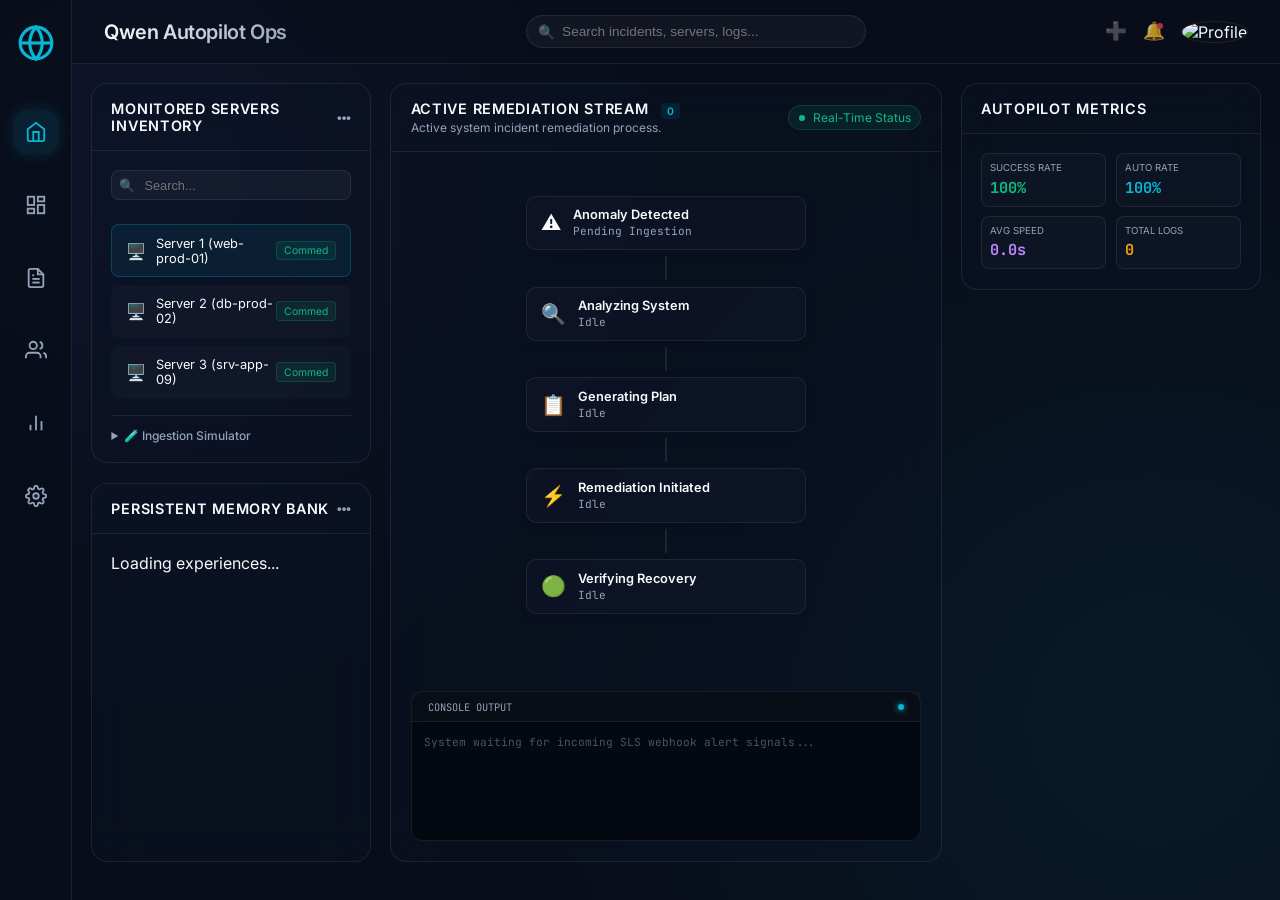
==== commit 2243f9c5: "Fixed missing json import and corrected HTML elements (active-count, hitl-id) to match app.js DOM bi" ====
--- a/src/static/index.html
+++ b/src/static/index.html
@@ -167,7 +167,7 @@
                     <div class="card glassmorphic flex-grow flex-col">
                         <div class="card-header">
                             <div class="header-title-group">
-                                <h2>Active Remediation Stream</h2>
+                                <h2>Active Remediation Stream <span class="badge" id="active-count" style="margin-left:0.5rem; font-size:0.65rem; background:rgba(6,182,212,0.1); color:var(--color-cyan); padding:0.1rem 0.35rem; border-radius:4px;">0</span></h2>
                                 <span class="sub-header-label">Active system incident remediation process.</span>
                             </div>
                             <div class="real-time-status">
@@ -279,6 +279,7 @@
                             <p class="hitl-desc">High-risk command requires review and operator execution authorization.</p>
                             
                             <div class="hitl-details-box">
+                                <div class="hitl-row"><span>ID:</span> <span id="hitl-id" class="monospace">--</span></div>
                                 <div class="hitl-row"><span>Node:</span> <span id="hitl-host" class="monospace">--</span></div>
                                 <div class="hitl-row"><span>Command:</span> <code id="hitl-tool" class="monospace">--</code></div>
                                 <p class="hitl-plan-preview" id="hitl-plan">--</p>
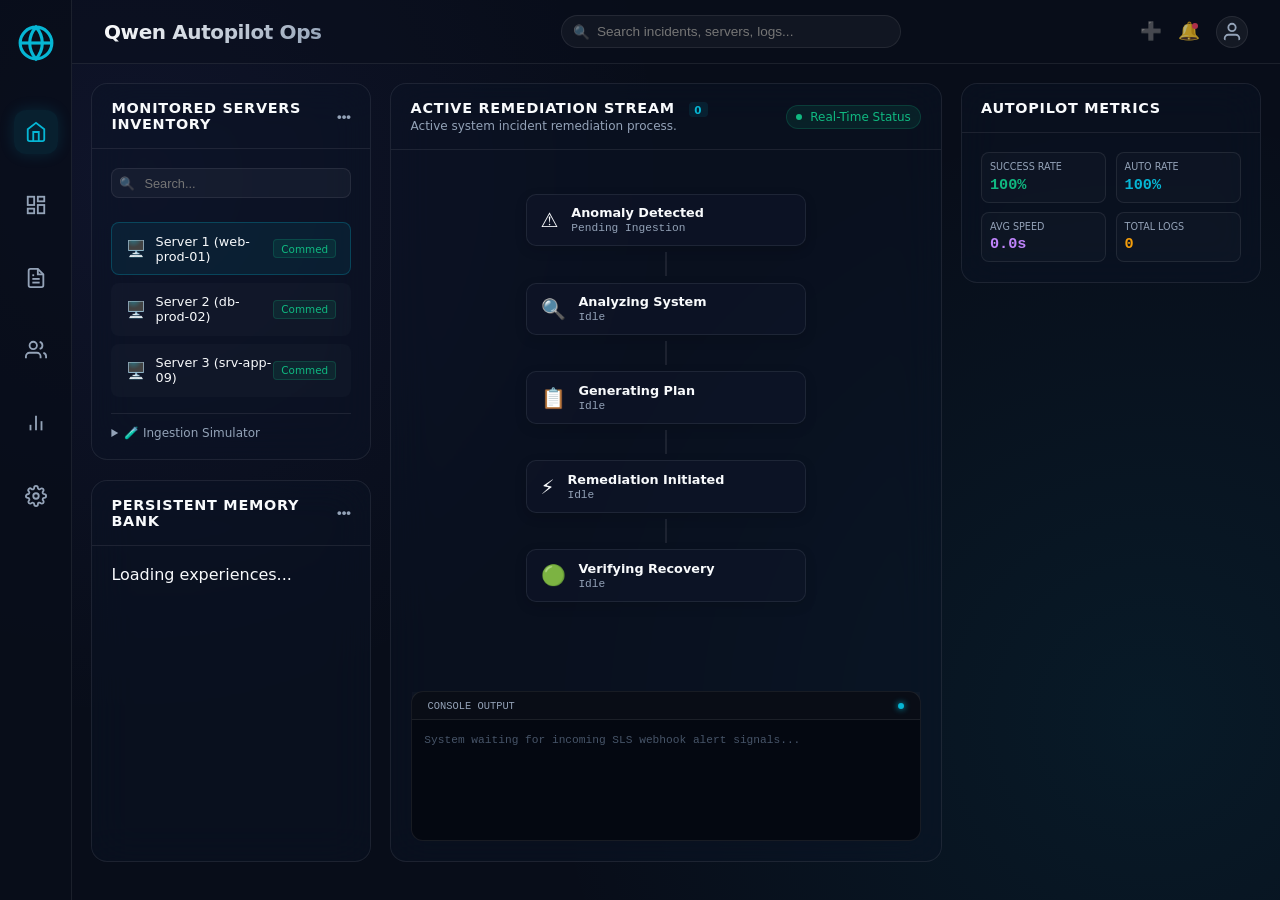
==== commit 6e954ed3: "Optimized load performance: disabled uvicorn reload, removed remote google fonts, replaced user prof" ====
--- a/src/static/index.html
+++ b/src/static/index.html
@@ -4,10 +4,7 @@
     <meta charset="UTF-8">
     <meta name="viewport" content="width=device-width, initial-scale=1.0">
     <title>Qwen Autopilot Ops - Incident Remediation Center</title>
-    <!-- Google Fonts -->
-    <link rel="preconnect" href="https://fonts.googleapis.com">
-    <link rel="preconnect" href="https://fonts.gstatic.com" crossorigin>
-    <link href="https://fonts.googleapis.com/css2?family=Inter:wght@300;400;500;600;700&family=JetBrains+Mono:wght@400;500&display=swap" rel="stylesheet">
+
     <!-- Custom Style -->
     <link rel="stylesheet" href="style.css">
 </head>
@@ -87,7 +84,10 @@
                     <button class="header-action-btn">➕</button>
                     <button class="header-action-btn notification-btn">🔔<span class="badge-dot"></span></button>
                     <div class="user-profile">
-                        <img src="https://images.unsplash.com/photo-1535713875002-d1d0cf377fde?auto=format&fit=crop&w=80&h=80" alt="Profile" />
+                        <svg viewBox="0 0 24 24" fill="none" stroke="currentColor" stroke-width="2" style="width: 32px; height: 32px; color: var(--text-secondary); border-radius: 50%; border: 1px solid var(--border-color); padding: 4px; background: rgba(255,255,255,0.05); display: block;">
+                            <path d="M20 21v-2a4 4 0 0 0-4-4H8a4 4 0 0 0-4 4v2"/>
+                            <circle cx="12" cy="7" r="4"/>
+                        </svg>
                     </div>
                 </div>
             </header>
--- a/src/static/style.css
+++ b/src/static/style.css
@@ -11,8 +11,8 @@
     --color-amber: #f59e0b;
     --color-rose: #f43f5e;
     
-    --font-sans: 'Inter', sans-serif;
-    --font-mono: 'JetBrains Mono', monospace;
+    --font-sans: system-ui, -apple-system, "Segoe UI", Roboto, Helvetica, Arial, sans-serif;
+    --font-mono: ui-monospace, SFMono-Regular, Consolas, "Liberation Mono", Menlo, monospace;
 }
 
 * {
@@ -28,7 +28,7 @@
         radial-gradient(circle at 90% 80%, rgba(6, 182, 212, 0.08) 0%, transparent 45%);
     color: var(--text-primary);
     font-family: var(--font-sans);
-    overflow: hidden;
+    overflow-y: auto;
     height: 100vh;
 }
 
@@ -191,7 +191,7 @@
     grid-template-columns: 280px 1fr 300px;
     gap: 1.2rem;
     padding: 1.2rem;
-    overflow: hidden;
+    overflow-y: auto;
 }
 
 .flex-col {
@@ -278,6 +278,8 @@
     display: flex;
     flex-direction: column;
     gap: 0.5rem;
+    max-height: 180px;
+    overflow-y: auto;
 }
 
 .server-item {
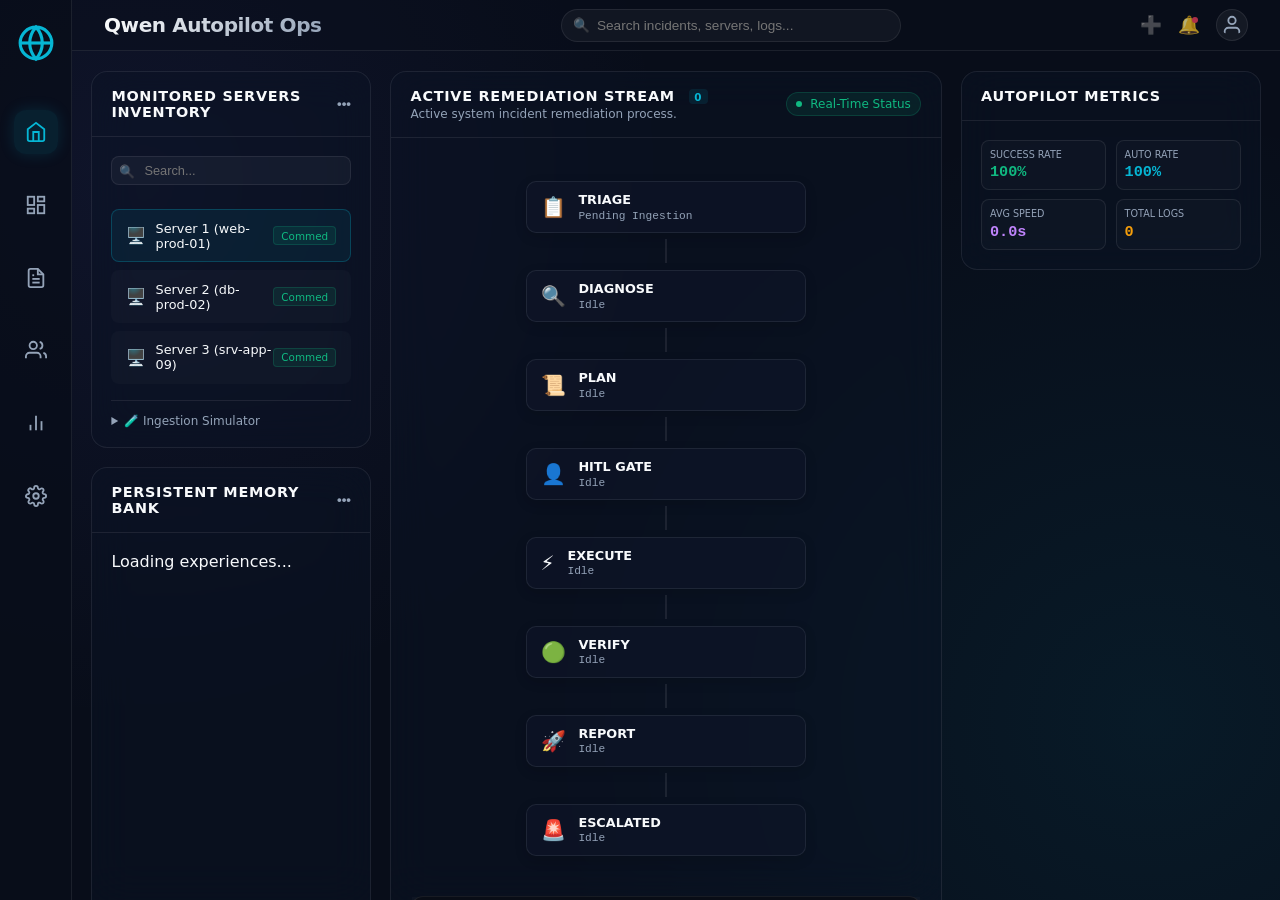
==== commit e3b6bc80: "Executed precision fixes: updated UI flowchart to match 8-state orchestrator topology, added GET /in" ====
--- a/src/static/index.html
+++ b/src/static/index.html
@@ -6,7 +6,7 @@
     <title>Qwen Autopilot Ops - Incident Remediation Center</title>
 
     <!-- Custom Style -->
-    <link rel="stylesheet" href="style.css">
+    <link rel="stylesheet" href="style.css?v=1.0.1">
 </head>
 <body>
     <div class="app-container">
@@ -180,12 +180,12 @@
                             <!-- Flowchart Node DAG layout -->
                             <div id="remediation-flowchart" class="remediation-flowchart">
                                 
-                                <!-- Node 1: Anomaly Detected -->
-                                <div class="flow-node node-anomaly" id="node-triage">
-                                    <div class="node-border"></div>
-                                    <span class="node-icon">⚠️</span>
-                                    <div class="node-meta">
-                                        <span class="node-title">Anomaly Detected</span>
+                                <!-- Node 1: Triage -->
+                                <div class="flow-node node-triage" id="node-triage">
+                                    <div class="node-border"></div>
+                                    <span class="node-icon">📋</span>
+                                    <div class="node-meta">
+                                        <span class="node-title">TRIAGE</span>
                                         <span class="node-detail" id="detail-triage">Pending Ingestion</span>
                                     </div>
                                 </div>
@@ -194,12 +194,12 @@
                                     <div class="connector-line"></div>
                                 </div>
                                 
-                                <!-- Node 2: Analyzing -->
-                                <div class="flow-node node-analyzing" id="node-diagnose">
+                                <!-- Node 2: Diagnose -->
+                                <div class="flow-node node-diagnose" id="node-diagnose">
                                     <div class="node-border"></div>
                                     <span class="node-icon">🔍</span>
                                     <div class="node-meta">
-                                        <span class="node-title">Analyzing System</span>
+                                        <span class="node-title">DIAGNOSE</span>
                                         <span class="node-detail" id="detail-diagnose">Idle</span>
                                     </div>
                                 </div>
@@ -208,12 +208,12 @@
                                     <div class="connector-line"></div>
                                 </div>
                                 
-                                <!-- Node 3: Generating Plan -->
-                                <div class="flow-node node-planning" id="node-plan">
-                                    <div class="node-border"></div>
-                                    <span class="node-icon">📋</span>
-                                    <div class="node-meta">
-                                        <span class="node-title">Generating Plan</span>
+                                <!-- Node 3: Plan -->
+                                <div class="flow-node node-plan" id="node-plan">
+                                    <div class="node-border"></div>
+                                    <span class="node-icon">📜</span>
+                                    <div class="node-meta">
+                                        <span class="node-title">PLAN</span>
                                         <span class="node-detail" id="detail-plan">Idle</span>
                                     </div>
                                 </div>
@@ -222,27 +222,69 @@
                                     <div class="connector-line"></div>
                                 </div>
                                 
-                                <!-- Node 4: Remediation Initiated -->
-                                <div class="flow-node node-executing" id="node-execute">
+                                <!-- Node 4: HITL Gate -->
+                                <div class="flow-node node-approval" id="node-approval">
+                                    <div class="node-border"></div>
+                                    <span class="node-icon">👤</span>
+                                    <div class="node-meta">
+                                        <span class="node-title">HITL GATE</span>
+                                        <span class="node-detail" id="detail-approval">Idle</span>
+                                    </div>
+                                </div>
+                                
+                                <div class="flow-connector" id="conn-4">
+                                    <div class="connector-line"></div>
+                                </div>
+                                
+                                <!-- Node 5: Execute -->
+                                <div class="flow-node node-execute" id="node-execute">
                                     <div class="node-border"></div>
                                     <span class="node-icon">⚡</span>
                                     <div class="node-meta">
-                                        <span class="node-title">Remediation Initiated</span>
+                                        <span class="node-title">EXECUTE</span>
                                         <span class="node-detail" id="detail-execute">Idle</span>
                                     </div>
                                 </div>
                                 
-                                <div class="flow-connector" id="conn-4">
-                                    <div class="connector-line"></div>
-                                </div>
-                                
-                                <!-- Node 5: Verification -->
-                                <div class="flow-node node-verifying" id="node-verify">
+                                <div class="flow-connector" id="conn-5">
+                                    <div class="connector-line"></div>
+                                </div>
+                                
+                                <!-- Node 6: Verify -->
+                                <div class="flow-node node-verify" id="node-verify">
                                     <div class="node-border"></div>
                                     <span class="node-icon">🟢</span>
                                     <div class="node-meta">
-                                        <span class="node-title">Verifying Recovery</span>
+                                        <span class="node-title">VERIFY</span>
                                         <span class="node-detail" id="detail-verify">Idle</span>
+                                    </div>
+                                </div>
+                                
+                                <div class="flow-connector" id="conn-6">
+                                    <div class="connector-line"></div>
+                                </div>
+                                
+                                <!-- Node 7: Report -->
+                                <div class="flow-node node-resolved" id="node-resolved">
+                                    <div class="node-border"></div>
+                                    <span class="node-icon">🚀</span>
+                                    <div class="node-meta">
+                                        <span class="node-title">REPORT</span>
+                                        <span class="node-detail" id="detail-resolved">Idle</span>
+                                    </div>
+                                </div>
+                                
+                                <div class="flow-connector" id="conn-7">
+                                    <div class="connector-line"></div>
+                                </div>
+                                
+                                <!-- Node 8: Escalated -->
+                                <div class="flow-node node-failed" id="node-failed">
+                                    <div class="node-border"></div>
+                                    <span class="node-icon">🚨</span>
+                                    <div class="node-meta">
+                                        <span class="node-title">ESCALATED</span>
+                                        <span class="node-detail" id="detail-failed">Idle</span>
                                     </div>
                                 </div>
 
@@ -327,6 +369,6 @@
     </div>
 
     <!-- Script -->
-    <script src="app.js"></script>
+    <script src="app.js?v=1.0.1"></script>
 </body>
 </html>
--- a/src/static/style.css
+++ b/src/static/style.css
@@ -533,12 +533,30 @@
     font-family: var(--font-mono);
 }
 
-/* Custom Node Styles */
-.node-anomaly.active .node-border { border-color: rgba(244, 63, 94, 0.8); box-shadow: 0 0 12px rgba(244, 63, 94, 0.25); }
-.node-analyzing.active .node-border { border-color: rgba(6, 182, 212, 0.8); box-shadow: 0 0 12px rgba(6, 182, 212, 0.25); }
-.node-planning.active .node-border { border-color: rgba(139, 92, 246, 0.8); box-shadow: 0 0 12px rgba(139, 92, 246, 0.25); }
-.node-executing.active .node-border { border-color: rgba(245, 158, 11, 0.8); box-shadow: 0 0 12px rgba(245, 158, 11, 0.25); }
-.node-verifying.active .node-border { border-color: rgba(16, 185, 129, 0.8); box-shadow: 0 0 12px rgba(16, 185, 129, 0.25); }
+/* Custom Node Styles (8-Node Topology) */
+.node-triage.active .node-border { border-color: #64748b; box-shadow: 0 0 12px rgba(100, 116, 139, 0.35); }
+.node-triage.completed .node-border { border-color: #64748b; }
+
+.node-diagnose.active .node-border { border-color: var(--color-violet); box-shadow: 0 0 12px rgba(139, 92, 246, 0.35); }
+.node-diagnose.completed .node-border { border-color: var(--color-violet); }
+
+.node-plan.active .node-border { border-color: var(--color-violet); box-shadow: 0 0 12px rgba(139, 92, 246, 0.35); }
+.node-plan.completed .node-border { border-color: var(--color-violet); }
+
+.node-approval.active .node-border { border-color: var(--color-amber); box-shadow: 0 0 15px rgba(245, 158, 11, 0.5); animation: hitl-glow 1.5s infinite alternate; }
+.node-approval.completed .node-border { border-color: var(--color-amber); }
+
+.node-execute.active .node-border { border-color: var(--color-emerald); box-shadow: 0 0 12px rgba(16, 185, 129, 0.35); }
+.node-execute.completed .node-border { border-color: var(--color-emerald); }
+
+.node-verify.active .node-border { border-color: var(--color-cyan); box-shadow: 0 0 12px rgba(6, 182, 212, 0.35); }
+.node-verify.completed .node-border { border-color: var(--color-cyan); }
+
+.node-resolved.active .node-border { border-color: #10b981; box-shadow: 0 0 12px rgba(16, 185, 129, 0.35); }
+.node-resolved.completed .node-border { border-color: #10b981; }
+
+.node-failed.active .node-border { border-color: var(--color-rose); box-shadow: 0 0 15px rgba(244, 63, 94, 0.55); }
+.node-failed.completed .node-border { border-color: var(--color-rose); }
 
 /* FLOWCONNECTORS ARROWS */
 .flow-connector {
@@ -774,3 +792,24 @@
     0% { border-color: rgba(6, 182, 212, 0.3); box-shadow: 0 0 4px rgba(6, 182, 212, 0.1); }
     100% { border-color: rgba(6, 182, 212, 0.9); box-shadow: 0 0 15px rgba(6, 182, 212, 0.35); }
 }
+
+/* HUMAN IN THE LOOP PULSE ANIMATIONS */
+@keyframes hitl-glow {
+    0% { border-color: rgba(245, 158, 11, 0.4); box-shadow: 0 0 10px rgba(245, 158, 11, 0.15); }
+    100% { border-color: rgba(245, 158, 11, 1.0); box-shadow: 0 0 25px rgba(245, 158, 11, 0.45); }
+}
+
+.hitl-card.pulse-hitl-card {
+    animation: hitl-glow 1.5s infinite alternate;
+}
+
+@keyframes approve-pulse {
+    0% { transform: scale(1); box-shadow: 0 0 0 0 rgba(245, 158, 11, 0.6); }
+    70% { transform: scale(1.02); box-shadow: 0 0 0 10px rgba(245, 158, 11, 0); }
+    100% { transform: scale(1); box-shadow: 0 0 0 0 rgba(245, 158, 11, 0); }
+}
+
+.hitl-card.pulse-hitl-card .approve-btn {
+    animation: approve-pulse 1.5s infinite;
+}
+
